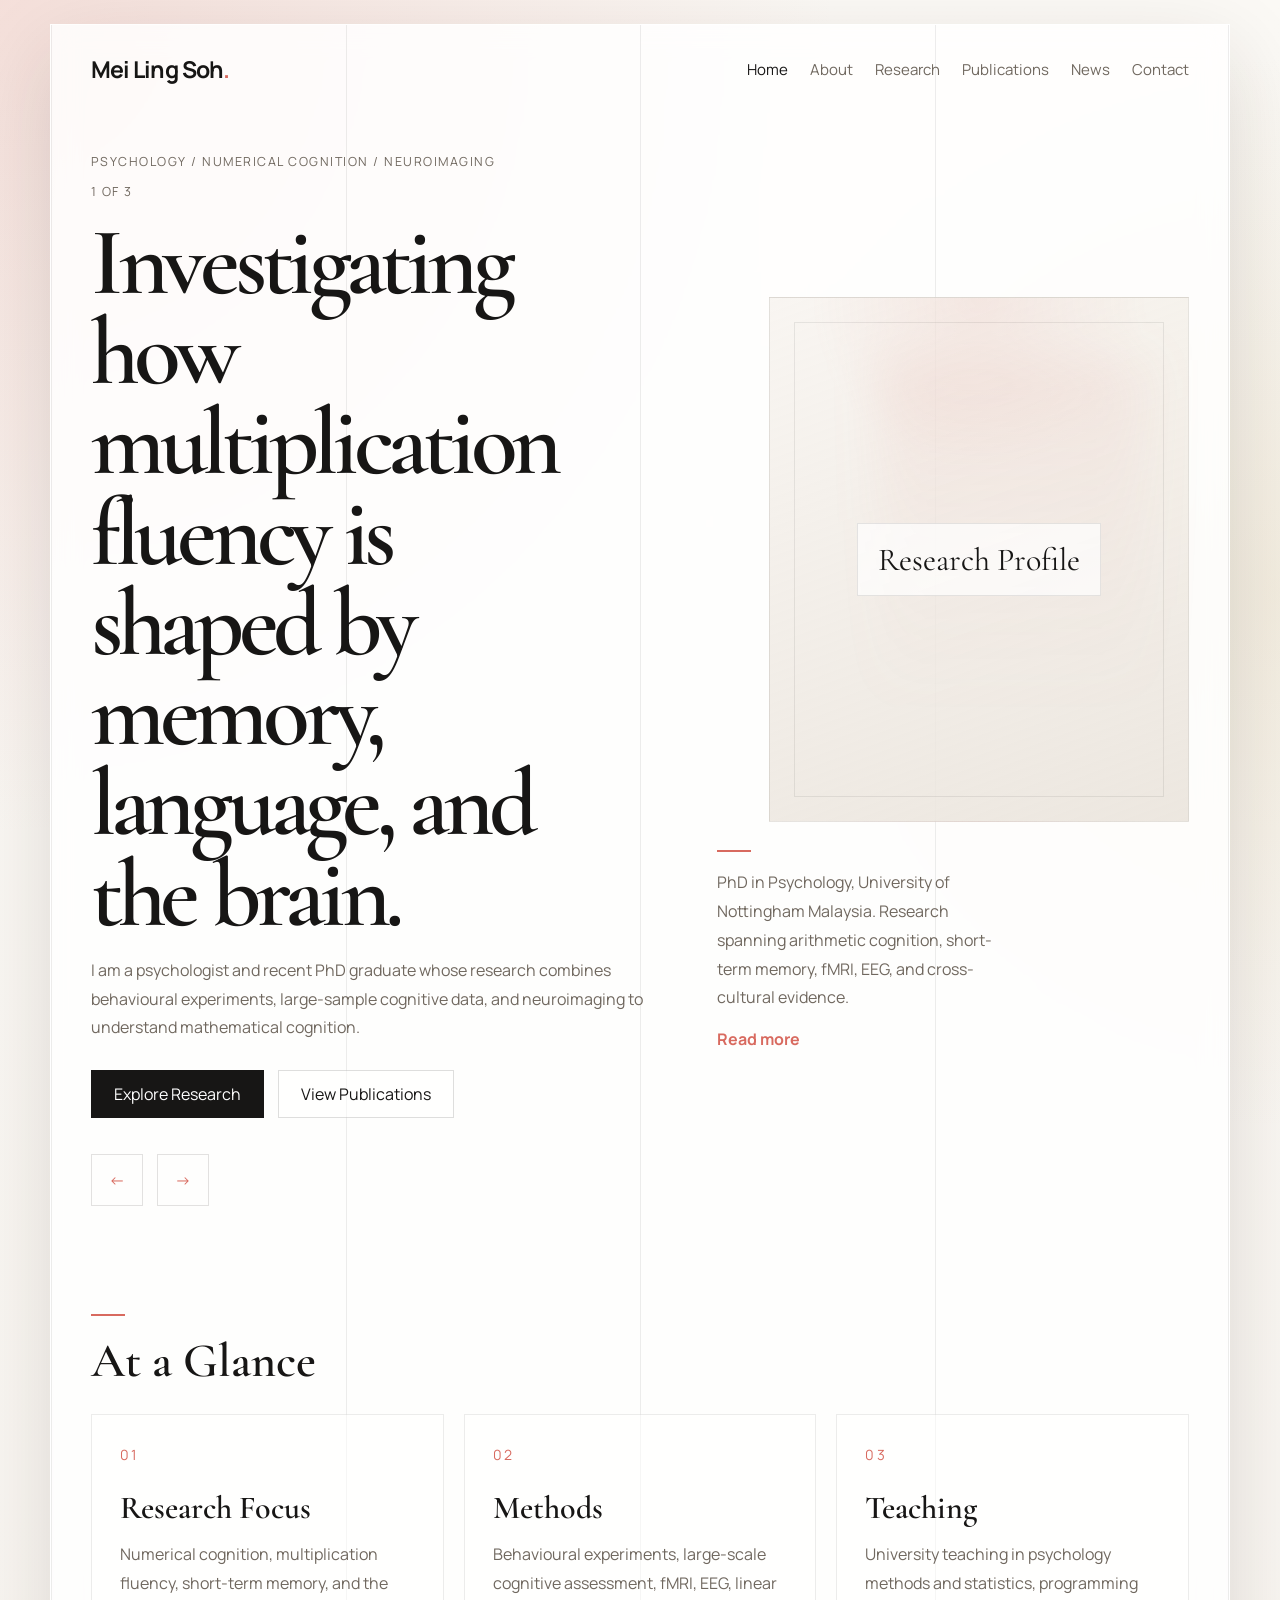
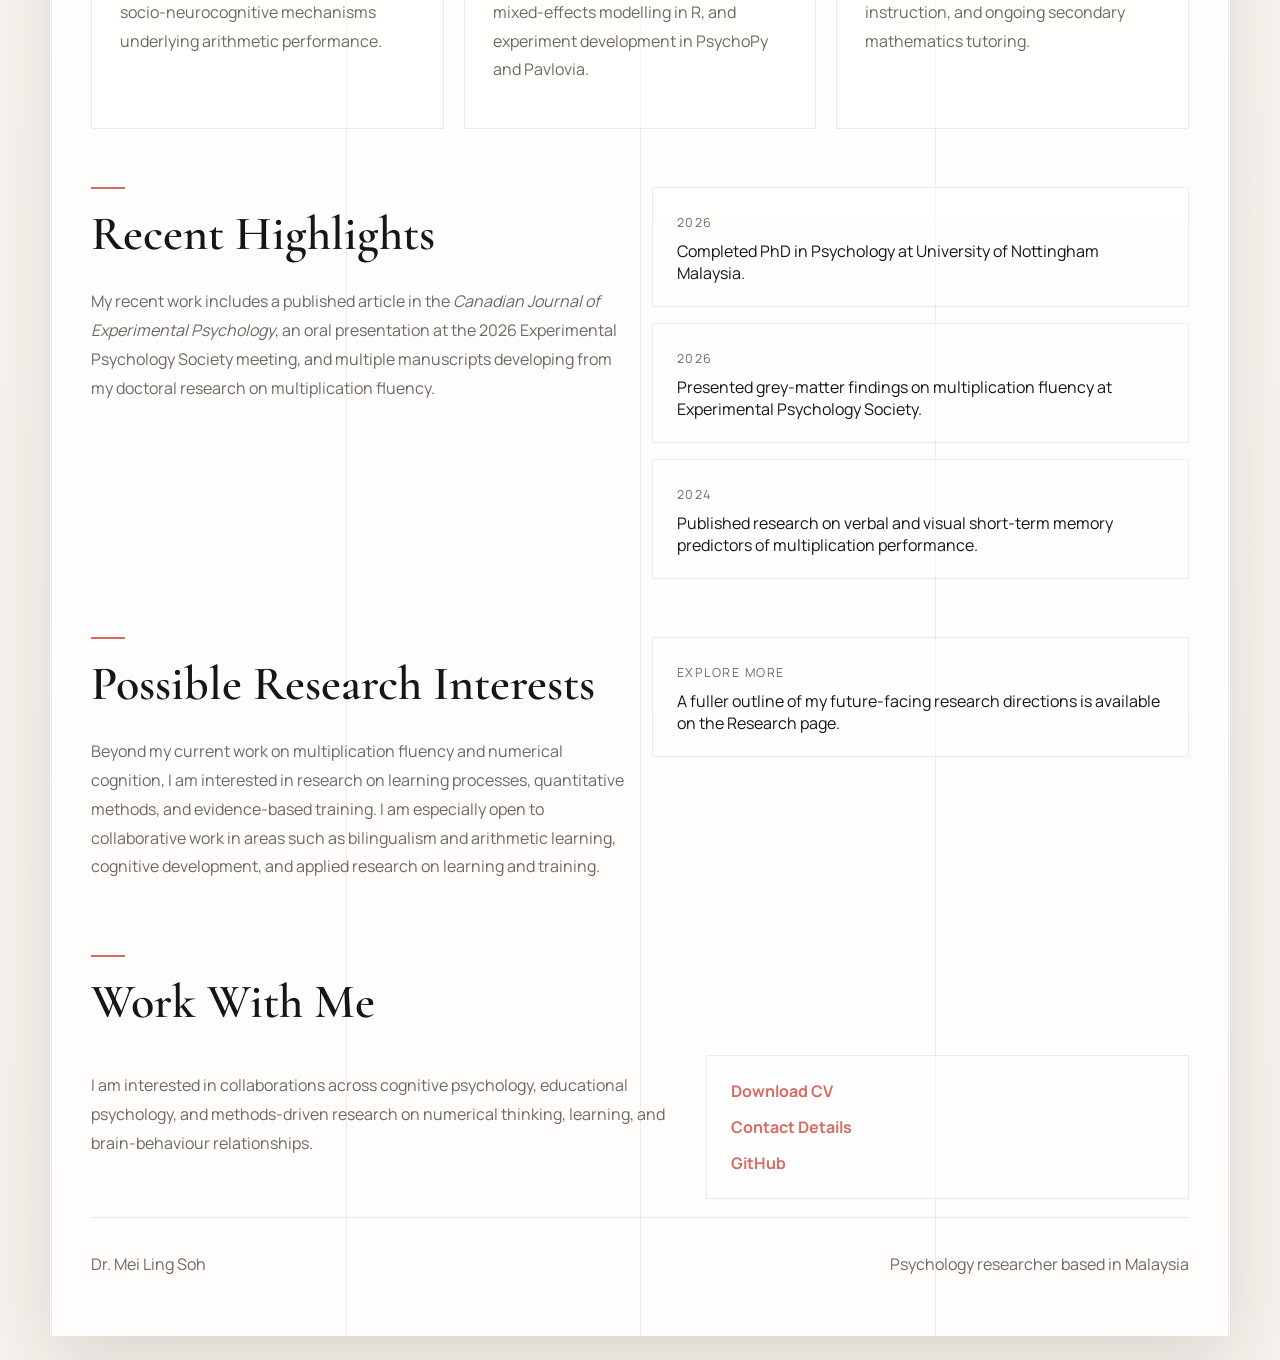
==== index.html @ 1382b066 "first commit" ====
<!DOCTYPE html>
<html lang="en">
  <head>
    <meta charset="UTF-8" />
    <meta name="viewport" content="width=device-width, initial-scale=1.0" />
    <title>Dr. Mei Ling Soh | Researcher</title>
    <meta
      name="description"
      content="Academic website for Dr. Mei Ling Soh, psychologist and researcher in numerical cognition, memory, and neurocognitive mechanisms of multiplication fluency."
    />
    <link rel="preconnect" href="https://fonts.googleapis.com" />
    <link rel="preconnect" href="https://fonts.gstatic.com" crossorigin />
    <link
      href="https://fonts.googleapis.com/css2?family=Cormorant+Garamond:wght@400;500;600;700&family=Manrope:wght@400;500;600;700&display=swap"
      rel="stylesheet"
    />
    <link rel="stylesheet" href="styles.css" />
  </head>
  <body>
    <div class="page-shell">
      <div class="grid-lines" aria-hidden="true">
        <span></span>
        <span></span>
        <span></span>
        <span></span>
      </div>

      <header class="site-header">
        <a class="brand" href="index.html">Mei Ling Soh</a>
        <button
          class="menu-toggle"
          type="button"
          aria-expanded="false"
          aria-controls="site-nav"
          aria-label="Open navigation"
        >
          <span></span>
          <span></span>
          <span></span>
        </button>
        <nav class="site-nav" id="site-nav">
          <a href="index.html" aria-current="page">Home</a>
          <a href="about.html">About</a>
          <a href="research.html">Research</a>
          <a href="publications.html">Publications</a>
          <a href="news.html">News</a>
          <a href="contact.html">Contact</a>
        </nav>
      </header>

      <main>
        <section class="hero hero-home">
          <div class="hero-copy">
            <p class="eyebrow">Psychology / Numerical Cognition / Neuroimaging</p>
            <div class="slide-meta">
              <span id="slide-counter">1 of 3</span>
            </div>
            <h1 id="slide-title">Investigating how multiplication fluency is shaped by memory, language, and the brain.</h1>
            <p class="lead" id="slide-description">
              I am a psychologist and recent PhD graduate whose research combines behavioural experiments,
              large-sample cognitive data, and neuroimaging to understand mathematical cognition.
            </p>
            <div class="hero-actions">
              <a class="button primary" href="research.html">Explore Research</a>
              <a class="button secondary" href="publications.html">View Publications</a>
            </div>
            <div class="slider-controls">
              <button class="slider-button" id="prev-slide" type="button" aria-label="Previous highlight">
                &larr;
              </button>
              <button class="slider-button" id="next-slide" type="button" aria-label="Next highlight">
                &rarr;
              </button>
            </div>
          </div>

          <aside class="hero-card">
            <div class="portrait-frame">
              <div class="portrait-glow"></div>
              <div class="portrait-placeholder">
                <div class="portrait-badge">Research Profile</div>
              </div>
            </div>
            <div class="side-note">
              <div class="accent-line"></div>
              <p id="slide-side-note">
                PhD in Psychology, University of Nottingham Malaysia. Research spanning arithmetic cognition,
                short-term memory, fMRI, EEG, and cross-cultural evidence.
              </p>
              <a href="about.html">Read more</a>
            </div>
          </aside>
        </section>

        <section class="section">
          <div class="section-heading">
            <div class="accent-line"></div>
            <h2>At a Glance</h2>
          </div>
          <div class="card-grid">
            <article class="info-card">
              <span class="card-number">01</span>
              <h3>Research Focus</h3>
              <p>
                Numerical cognition, multiplication fluency, short-term memory, and the socio-neurocognitive
                mechanisms underlying arithmetic performance.
              </p>
            </article>
            <article class="info-card">
              <span class="card-number">02</span>
              <h3>Methods</h3>
              <p>
                Behavioural experiments, large-scale cognitive assessment, fMRI, EEG, linear mixed-effects
                modelling in R, and experiment development in PsychoPy and Pavlovia.
              </p>
            </article>
            <article class="info-card">
              <span class="card-number">03</span>
              <h3>Teaching</h3>
              <p>
                University teaching in psychology methods and statistics, programming instruction, and ongoing
                secondary mathematics tutoring.
              </p>
            </article>
          </div>
        </section>

        <section class="section split-section">
          <div>
            <div class="section-heading">
              <div class="accent-line"></div>
              <h2>Recent Highlights</h2>
            </div>
            <p class="section-copy">
              My recent work includes a published article in the <em>Canadian Journal of Experimental Psychology</em>,
              an oral presentation at the 2026 Experimental Psychology Society meeting, and multiple manuscripts
              developing from my doctoral research on multiplication fluency.
            </p>
          </div>
          <div class="mini-list">
            <div class="mini-item">
              <span>2026</span>
              <p>Completed PhD in Psychology at University of Nottingham Malaysia.</p>
            </div>
            <div class="mini-item">
              <span>2026</span>
              <p>Presented grey-matter findings on multiplication fluency at Experimental Psychology Society.</p>
            </div>
            <div class="mini-item">
              <span>2024</span>
              <p>Published research on verbal and visual short-term memory predictors of multiplication performance.</p>
            </div>
          </div>
        </section>

        <section class="section split-section">
          <div>
            <div class="section-heading">
              <div class="accent-line"></div>
              <h2>Possible Research Interests</h2>
            </div>
            <p class="section-copy">
              Beyond my current work on multiplication fluency and numerical cognition, I am interested in research
              on learning processes, quantitative methods, and evidence-based training. I am especially open to
              collaborative work in areas such as bilingualism and arithmetic learning, cognitive development,
              and applied research on learning and training.
            </p>
          </div>
          <div class="mini-list">
            <div class="mini-item">
              <span>Explore More</span>
              <p>
                A fuller outline of my future-facing research directions is available on the
                <a href="research.html">Research page</a>.
              </p>
            </div>
          </div>
        </section>

        <section class="section contact-section">
          <div class="section-heading">
            <div class="accent-line"></div>
            <h2>Work With Me</h2>
          </div>
          <div class="contact-grid">
            <p>
              I am interested in collaborations across cognitive psychology, educational psychology, and methods-driven
              research on numerical thinking, learning, and brain-behaviour relationships.
            </p>
            <div class="contact-links">
              <a href="about.html">Download CV</a>
              <a href="contact.html">Contact Details</a>
              <a href="https://github.com/sohmeiling" target="_blank" rel="noreferrer">GitHub</a>
            </div>
          </div>
        </section>
      </main>

      <footer class="site-footer">
        <p>Dr. Mei Ling Soh</p>
        <p>Psychology researcher based in Malaysia</p>
      </footer>
    </div>

    <script src="script.js"></script>
  </body>
</html>
---- styles.css ----
:root {
  --bg: #f7f3ee;
  --panel: rgba(255, 255, 255, 0.82);
  --line: rgba(34, 34, 34, 0.08);
  --text: #171615;
  --muted: #70685f;
  --accent: #d86a5f;
  --shadow: 0 28px 80px rgba(44, 31, 20, 0.14);
}

* {
  box-sizing: border-box;
}

html {
  scroll-behavior: smooth;
}

body {
  margin: 0;
  min-height: 100vh;
  font-family: "Manrope", sans-serif;
  color: var(--text);
  background:
    radial-gradient(circle at top left, rgba(216, 106, 95, 0.18), transparent 26%),
    radial-gradient(circle at right 20%, rgba(205, 180, 120, 0.16), transparent 20%),
    linear-gradient(180deg, #fbf9f5 0%, var(--bg) 100%);
}

@keyframes rise-in {
  from {
    opacity: 0;
    transform: translateY(24px);
  }

  to {
    opacity: 1;
    transform: translateY(0);
  }
}

a {
  color: inherit;
  text-decoration: none;
}

button {
  font: inherit;
}

.page-shell {
  position: relative;
  width: min(1180px, calc(100% - 32px));
  margin: 24px auto;
  padding: 0 40px 56px;
  background: var(--panel);
  backdrop-filter: blur(14px);
  border: 1px solid rgba(255, 255, 255, 0.7);
  box-shadow: var(--shadow);
  overflow: clip;
}

.grid-lines {
  position: absolute;
  inset: 0;
  display: grid;
  grid-template-columns: repeat(4, 1fr);
  pointer-events: none;
}

.grid-lines span {
  border-left: 1px solid var(--line);
}

.grid-lines span:last-child {
  border-right: 1px solid var(--line);
}

.site-header {
  position: relative;
  z-index: 2;
  display: flex;
  align-items: center;
  justify-content: space-between;
  gap: 24px;
  padding: 28px 0 20px;
  animation: rise-in 700ms ease both;
}

.brand {
  font-size: 1.45rem;
  font-weight: 700;
  letter-spacing: -0.04em;
}

.brand::after {
  content: ".";
  color: var(--accent);
}

.site-nav {
  display: flex;
  gap: 22px;
  align-items: center;
}

.site-nav a {
  color: var(--muted);
  font-size: 0.94rem;
}

.site-nav a[aria-current="page"],
.site-nav a:hover,
.site-nav a:focus-visible {
  color: var(--text);
}

.menu-toggle {
  display: none;
  flex-direction: column;
  gap: 4px;
  width: 44px;
  height: 44px;
  padding: 0;
  border: 0;
  background: transparent;
  cursor: pointer;
}

.menu-toggle span {
  display: block;
  width: 20px;
  height: 2px;
  margin: 0 auto;
  background: var(--text);
}

.hero,
.page-hero,
.section,
.site-footer {
  position: relative;
  z-index: 1;
  animation: rise-in 900ms ease both;
}

.hero {
  display: grid;
  grid-template-columns: 1.1fr 0.9fr;
  gap: 48px;
  align-items: center;
  padding: 36px 0 68px;
}

.page-hero {
  max-width: 860px;
  padding: 46px 0 48px;
}

.eyebrow,
.slide-meta,
.publication-year,
.mini-item span,
.timeline-item span {
  color: var(--muted);
  text-transform: uppercase;
  letter-spacing: 0.12em;
  font-size: 0.78rem;
}

.hero h1,
.page-hero h1 {
  margin: 18px 0 12px;
  font-family: "Cormorant Garamond", serif;
  font-size: clamp(3.5rem, 8vw, 6rem);
  line-height: 0.94;
  letter-spacing: -0.055em;
  font-weight: 600;
}

.hero h1 {
  max-width: 11ch;
}

.page-hero h1 {
  max-width: 14ch;
}

.lead,
.section-copy,
.intro-grid p,
.info-card p,
.publication-item p,
.contact-grid p,
.side-note p,
.site-footer p,
.timeline-item p {
  color: var(--muted);
  line-height: 1.8;
  font-size: 1rem;
}

.hero-actions,
.slider-controls {
  display: flex;
  gap: 14px;
  align-items: center;
}

.hero-actions {
  margin-top: 28px;
  flex-wrap: wrap;
}

.button {
  display: inline-flex;
  align-items: center;
  justify-content: center;
  min-height: 48px;
  padding: 0 22px;
  border: 1px solid transparent;
  transition: transform 180ms ease, border-color 180ms ease, background-color 180ms ease;
}

.button:hover,
.button:focus-visible,
.slider-button:hover,
.slider-button:focus-visible {
  transform: translateY(-1px);
}

.button.primary {
  background: var(--text);
  color: #fff;
}

.button.secondary {
  border-color: rgba(23, 22, 21, 0.14);
  background: rgba(255, 255, 255, 0.5);
}

.slider-controls {
  margin-top: 36px;
}

.slider-button {
  width: 52px;
  height: 52px;
  border: 1px solid rgba(23, 22, 21, 0.12);
  background: transparent;
  color: var(--accent);
  cursor: pointer;
}

.hero-card {
  display: grid;
  gap: 28px;
  align-items: end;
}

.portrait-frame {
  position: relative;
  width: min(100%, 420px);
  aspect-ratio: 4 / 5;
  margin-left: auto;
}

.portrait-glow {
  position: absolute;
  inset: 12% 10% auto auto;
  width: 64%;
  height: 64%;
  background: linear-gradient(180deg, rgba(216, 106, 95, 0.28), rgba(216, 106, 95, 0.03));
  filter: blur(24px);
}

.portrait-placeholder {
  position: absolute;
  inset: 0;
  display: grid;
  place-items: center;
  background:
    linear-gradient(160deg, rgba(245, 240, 234, 0.65), rgba(235, 229, 221, 0.92)),
    radial-gradient(circle at top, rgba(216, 106, 95, 0.28), transparent 30%);
  border: 1px solid rgba(23, 22, 21, 0.08);
}

.portrait-placeholder::before {
  content: "";
  position: absolute;
  inset: 24px;
  border: 1px solid rgba(23, 22, 21, 0.08);
}

.portrait-badge {
  position: relative;
  z-index: 1;
  padding: 16px 20px;
  border: 1px solid rgba(23, 22, 21, 0.1);
  background: rgba(255, 255, 255, 0.7);
  font-family: "Cormorant Garamond", serif;
  font-size: 2rem;
}

.side-note {
  max-width: 280px;
}

.accent-line {
  width: 34px;
  height: 2px;
  margin-bottom: 16px;
  background: var(--accent);
}

.side-note a,
.contact-links a,
.publication-item a,
.site-footer a {
  color: var(--accent);
  font-weight: 700;
}

.section {
  padding: 40px 0 18px;
}

.section-heading {
  margin-bottom: 24px;
}

.section-heading h2 {
  margin: 0;
  font-family: "Cormorant Garamond", serif;
  font-weight: 600;
  font-size: clamp(2rem, 4vw, 3rem);
}

.intro-grid,
.split-section,
.contact-grid,
.card-grid {
  display: grid;
  gap: 24px;
}

.intro-grid {
  grid-template-columns: repeat(2, minmax(0, 1fr));
}

.split-section {
  grid-template-columns: repeat(2, minmax(0, 1fr));
  align-items: start;
}

.contact-grid {
  grid-template-columns: 1.1fr 0.9fr;
  align-items: start;
}

.card-grid {
  grid-template-columns: repeat(3, minmax(0, 1fr));
  gap: 20px;
}

.info-card,
.publication-item,
.mini-item,
.contact-links,
.timeline-item {
  background: rgba(255, 255, 255, 0.5);
  border: 1px solid rgba(23, 22, 21, 0.08);
}

.info-card {
  min-height: 240px;
  padding: 28px;
}

.card-number {
  display: inline-block;
  margin-bottom: 28px;
  color: var(--accent);
  font-size: 0.88rem;
  letter-spacing: 0.16em;
}

.info-card h3,
.publication-item h3 {
  margin: 0 0 8px;
  font-family: "Cormorant Garamond", serif;
  font-size: 2rem;
  font-weight: 600;
  line-height: 1;
}

.publication-list,
.mini-list,
.timeline {
  display: grid;
  gap: 16px;
}

.publication-item {
  display: grid;
  grid-template-columns: 110px minmax(0, 1fr);
  gap: 18px;
  padding: 26px 28px;
}

.mini-item,
.timeline-item {
  padding: 22px 24px;
}

.mini-item p,
.timeline-item p {
  margin: 8px 0 0;
}

.contact-links {
  display: grid;
  gap: 14px;
  padding: 24px;
}

.site-footer {
  display: flex;
  justify-content: space-between;
  gap: 20px;
  padding-top: 32px;
  border-top: 1px solid rgba(23, 22, 21, 0.08);
}

.site-footer p {
  margin: 0;
}

@media (max-width: 980px) {
  .page-shell {
    padding: 0 24px 40px;
  }

  .hero,
  .split-section,
  .contact-grid,
  .intro-grid,
  .card-grid {
    grid-template-columns: 1fr;
  }

  .hero h1,
  .page-hero h1 {
    max-width: 14ch;
  }

  .portrait-frame {
    margin-left: 0;
  }
}

@media (max-width: 760px) {
  .grid-lines {
    grid-template-columns: repeat(2, 1fr);
  }

  .menu-toggle {
    display: flex;
  }

  .site-nav {
    position: absolute;
    top: calc(100% + 8px);
    right: 0;
    display: none;
    flex-direction: column;
    align-items: flex-start;
    min-width: 190px;
    padding: 18px;
    background: rgba(255, 255, 255, 0.94);
    border: 1px solid rgba(23, 22, 21, 0.08);
    box-shadow: 0 18px 40px rgba(27, 21, 17, 0.08);
  }

  .site-nav.is-open {
    display: flex;
  }

  .hero,
  .page-hero {
    padding-top: 16px;
  }

  .hero h1,
  .page-hero h1 {
    font-size: clamp(3rem, 16vw, 4.6rem);
  }

  .slider-controls,
  .site-footer {
    flex-wrap: wrap;
  }

  .publication-item {
    grid-template-columns: 1fr;
  }
}

@media (prefers-reduced-motion: reduce) {
  html {
    scroll-behavior: auto;
  }

  *,
  *::before,
  *::after {
    animation: none !important;
    transition: none !important;
  }
}
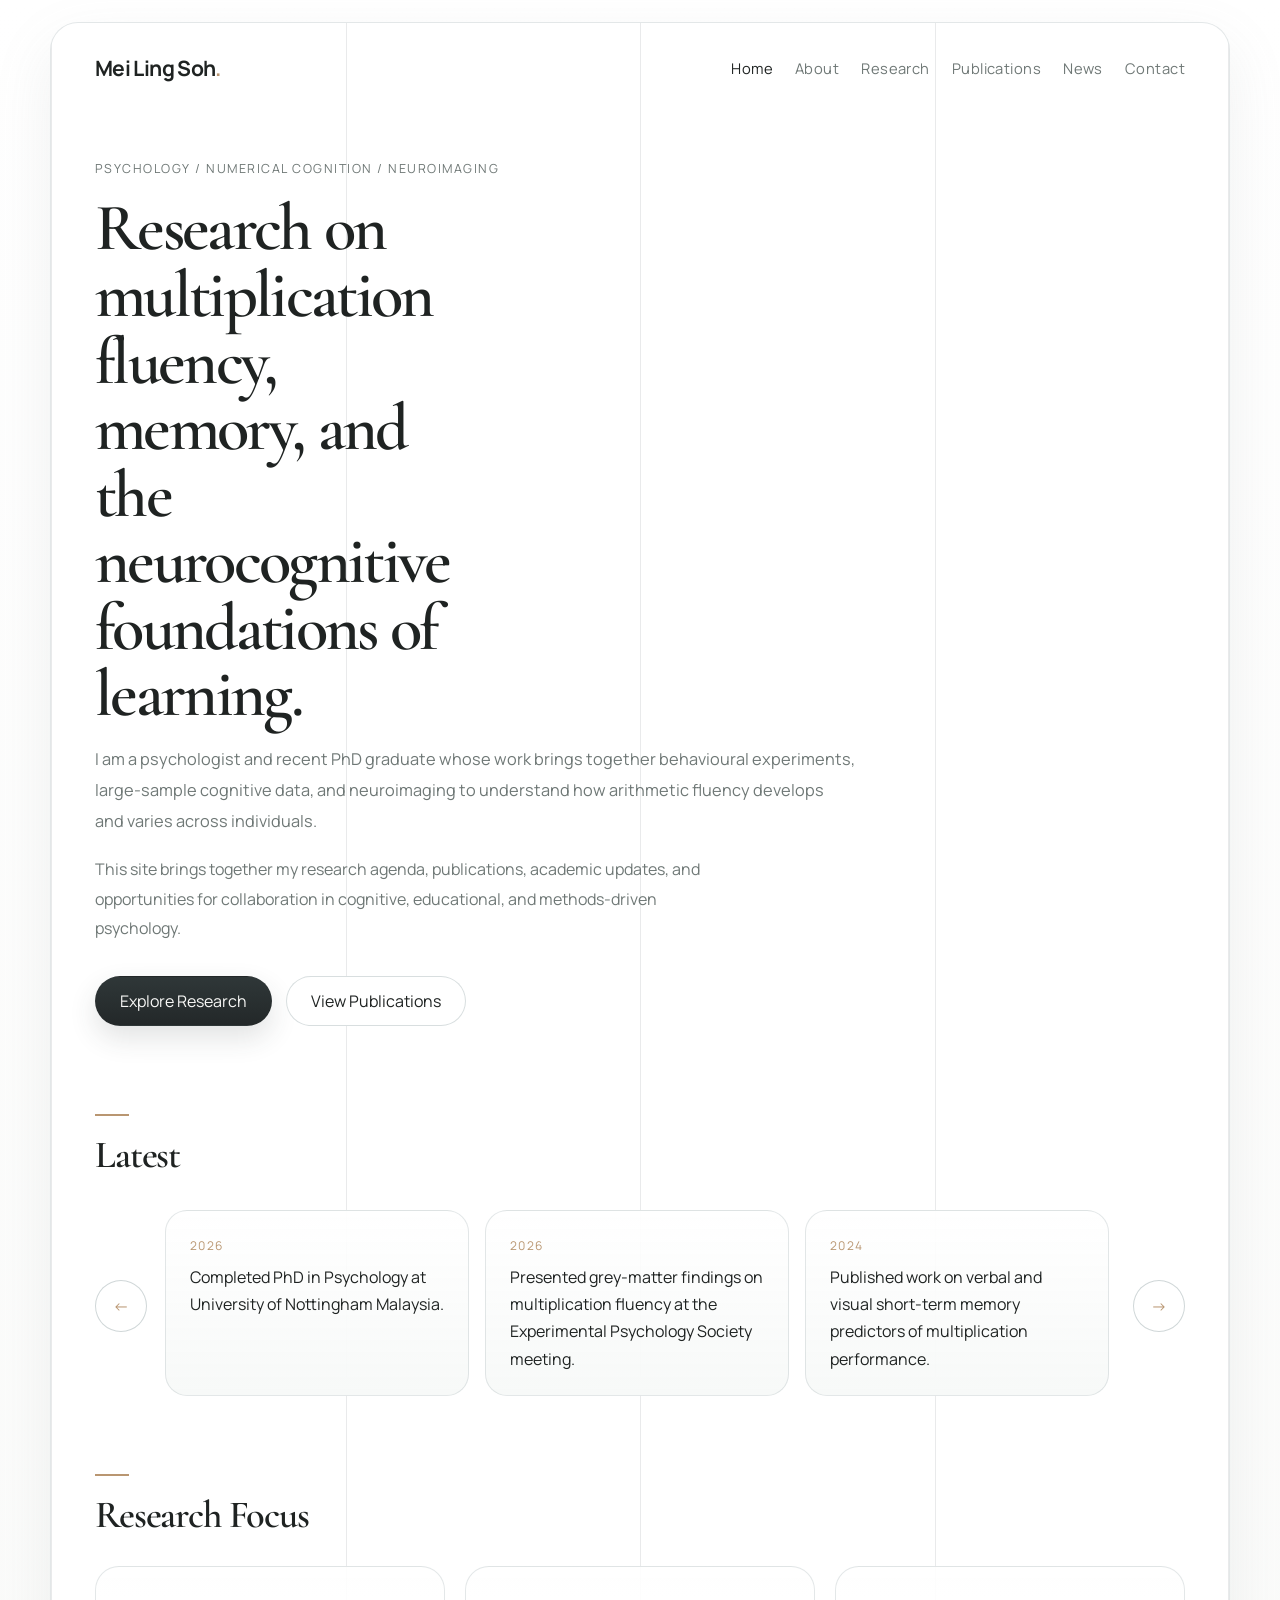
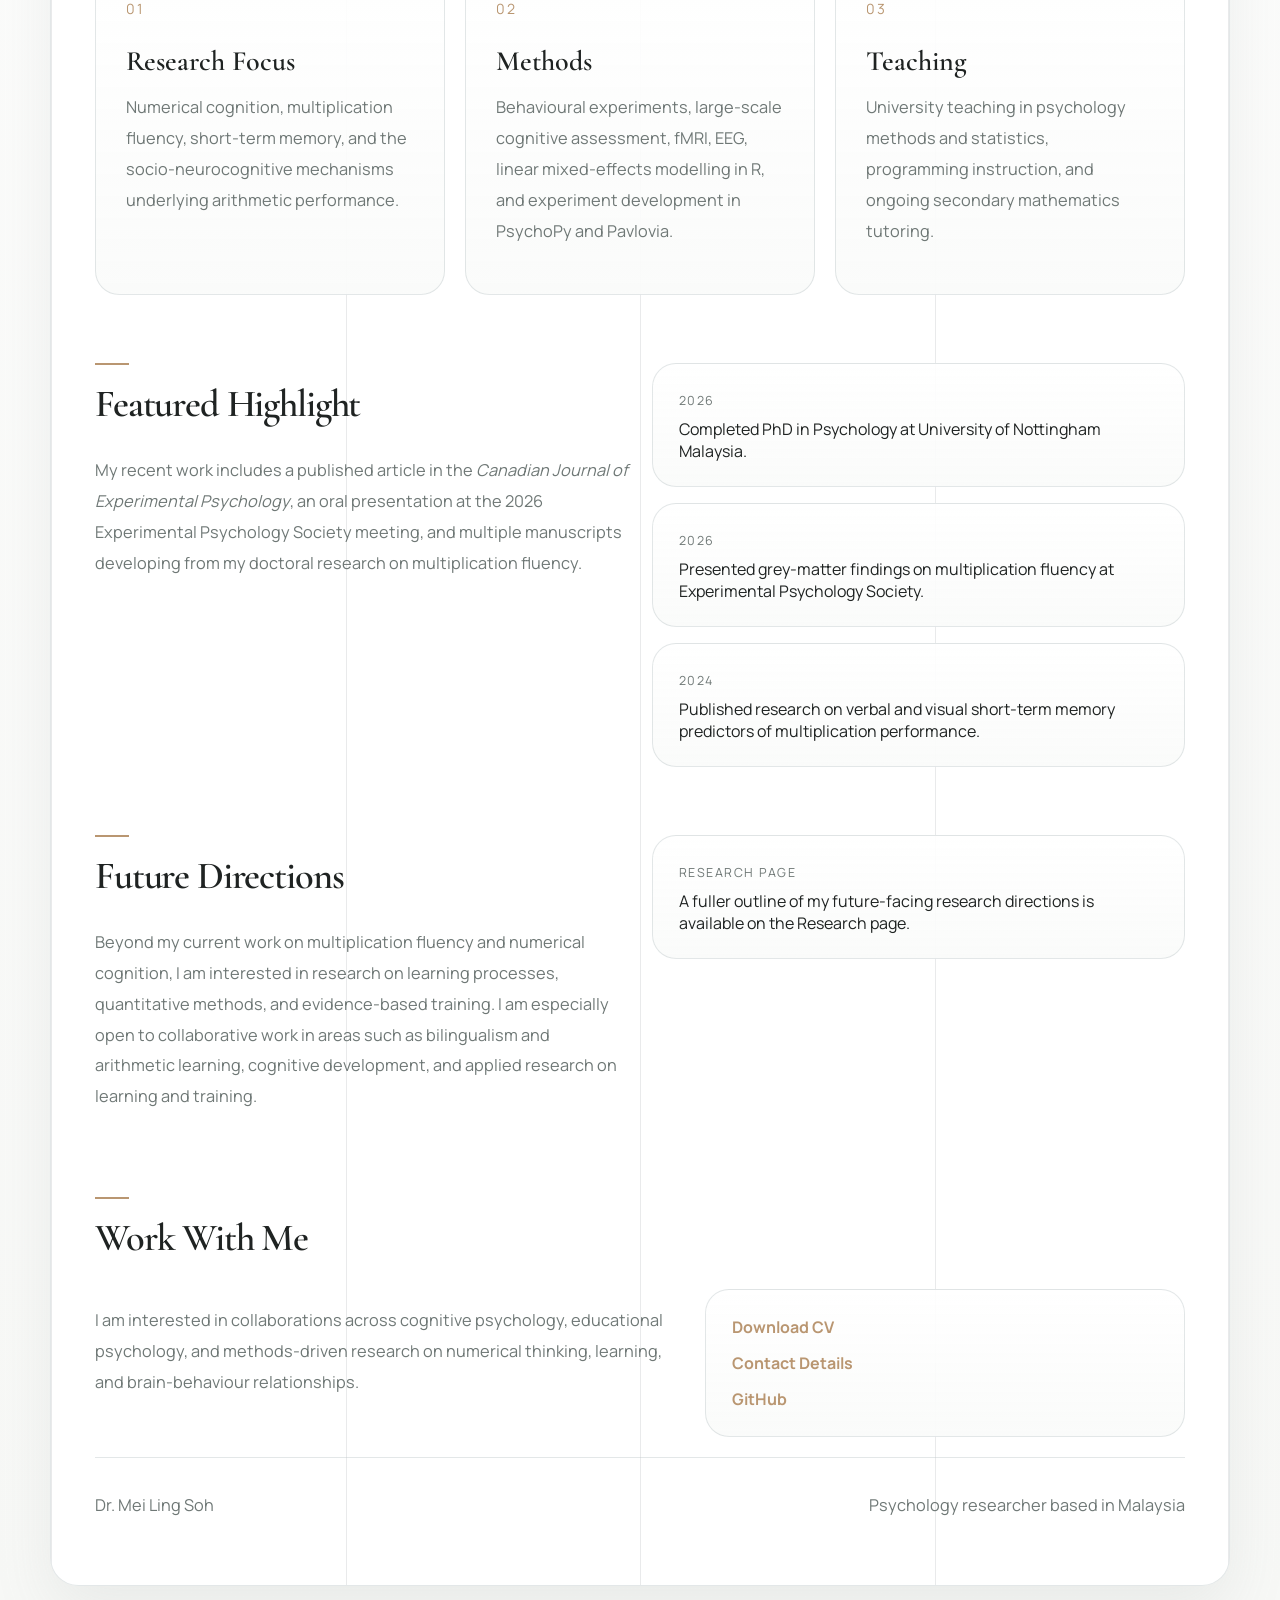
==== commit 8eca30e8: "updated homepage" ====
--- a/index.html
+++ b/index.html
@@ -49,53 +49,59 @@
       </header>
 
       <main>
-        <section class="hero hero-home">
-          <div class="hero-copy">
+        <section class="hero hero-home hero-single">
+          <div class="hero-copy hero-copy-single">
             <p class="eyebrow">Psychology / Numerical Cognition / Neuroimaging</p>
-            <div class="slide-meta">
-              <span id="slide-counter">1 of 3</span>
-            </div>
-            <h1 id="slide-title">Investigating how multiplication fluency is shaped by memory, language, and the brain.</h1>
-            <p class="lead" id="slide-description">
-              I am a psychologist and recent PhD graduate whose research combines behavioural experiments,
-              large-sample cognitive data, and neuroimaging to understand mathematical cognition.
+            <h1>Research on multiplication fluency, memory, and the neurocognitive foundations of learning.</h1>
+            <p class="lead">
+              I am a psychologist and recent PhD graduate whose work brings together behavioural experiments,
+              large-sample cognitive data, and neuroimaging to understand how arithmetic fluency develops and varies
+              across individuals.
+            </p>
+            <p class="hero-supporting-copy">
+              This site brings together my research agenda, publications, academic updates, and opportunities for
+              collaboration in cognitive, educational, and methods-driven psychology.
             </p>
             <div class="hero-actions">
               <a class="button primary" href="research.html">Explore Research</a>
               <a class="button secondary" href="publications.html">View Publications</a>
             </div>
-            <div class="slider-controls">
-              <button class="slider-button" id="prev-slide" type="button" aria-label="Previous highlight">
-                &larr;
-              </button>
-              <button class="slider-button" id="next-slide" type="button" aria-label="Next highlight">
-                &rarr;
-              </button>
-            </div>
-          </div>
-
-          <aside class="hero-card">
-            <div class="portrait-frame">
-              <div class="portrait-glow"></div>
-              <div class="portrait-placeholder">
-                <div class="portrait-badge">Research Profile</div>
-              </div>
-            </div>
-            <div class="side-note">
-              <div class="accent-line"></div>
-              <p id="slide-side-note">
-                PhD in Psychology, University of Nottingham Malaysia. Research spanning arithmetic cognition,
-                short-term memory, fMRI, EEG, and cross-cultural evidence.
-              </p>
-              <a href="about.html">Read more</a>
-            </div>
-          </aside>
+          </div>
+        </section>
+
+        <section class="updates-banner section">
+          <div class="section-heading banner-heading">
+            <div class="accent-line"></div>
+            <h2>Latest</h2>
+          </div>
+          <div class="updates-shell">
+            <button class="slider-button updates-button" id="updates-prev" type="button" aria-label="Scroll updates left">
+              &larr;
+            </button>
+            <div class="updates-track" id="updates-track" tabindex="0" aria-label="Latest academic updates">
+              <article class="update-chip">
+                <span>2026</span>
+                <p>Completed PhD in Psychology at University of Nottingham Malaysia.</p>
+              </article>
+              <article class="update-chip">
+                <span>2026</span>
+                <p>Presented grey-matter findings on multiplication fluency at the Experimental Psychology Society meeting.</p>
+              </article>
+              <article class="update-chip">
+                <span>2024</span>
+                <p>Published work on verbal and visual short-term memory predictors of multiplication performance.</p>
+              </article>
+            </div>
+            <button class="slider-button updates-button" id="updates-next" type="button" aria-label="Scroll updates right">
+              &rarr;
+            </button>
+          </div>
         </section>
 
         <section class="section">
           <div class="section-heading">
             <div class="accent-line"></div>
-            <h2>At a Glance</h2>
+            <h2>Research Focus</h2>
           </div>
           <div class="card-grid">
             <article class="info-card">
@@ -129,7 +135,7 @@
           <div>
             <div class="section-heading">
               <div class="accent-line"></div>
-              <h2>Recent Highlights</h2>
+              <h2>Featured Highlight</h2>
             </div>
             <p class="section-copy">
               My recent work includes a published article in the <em>Canadian Journal of Experimental Psychology</em>,
@@ -157,7 +163,7 @@
           <div>
             <div class="section-heading">
               <div class="accent-line"></div>
-              <h2>Possible Research Interests</h2>
+              <h2>Future Directions</h2>
             </div>
             <p class="section-copy">
               Beyond my current work on multiplication fluency and numerical cognition, I am interested in research
@@ -168,7 +174,7 @@
           </div>
           <div class="mini-list">
             <div class="mini-item">
-              <span>Explore More</span>
+              <span>Research Page</span>
               <p>
                 A fuller outline of my future-facing research directions is available on the
                 <a href="research.html">Research page</a>.
--- a/styles.css
+++ b/styles.css
@@ -1,11 +1,14 @@
 :root {
-  --bg: #f7f3ee;
-  --panel: rgba(255, 255, 255, 0.82);
-  --line: rgba(34, 34, 34, 0.08);
-  --text: #171615;
-  --muted: #70685f;
-  --accent: #d86a5f;
-  --shadow: 0 28px 80px rgba(44, 31, 20, 0.14);
+  --bg: #f7f8f6;
+  --panel: rgba(255, 255, 255, 0.94);
+  --panel-strong: rgba(255, 255, 255, 0.98);
+  --line: rgba(77, 86, 89, 0.12);
+  --text: #1f2322;
+  --muted: #6f7876;
+  --accent: #b99671;
+  --accent-soft: #dde5e1;
+  --steel: #bcc6c8;
+  --shadow: 0 24px 60px rgba(128, 138, 142, 0.12);
 }
 
 * {
@@ -22,9 +25,7 @@
   font-family: "Manrope", sans-serif;
   color: var(--text);
   background:
-    radial-gradient(circle at top left, rgba(216, 106, 95, 0.18), transparent 26%),
-    radial-gradient(circle at right 20%, rgba(205, 180, 120, 0.16), transparent 20%),
-    linear-gradient(180deg, #fbf9f5 0%, var(--bg) 100%);
+    linear-gradient(180deg, #ffffff 0%, var(--bg) 100%);
 }
 
 @keyframes rise-in {
@@ -51,11 +52,12 @@
 .page-shell {
   position: relative;
   width: min(1180px, calc(100% - 32px));
-  margin: 24px auto;
-  padding: 0 40px 56px;
+  margin: 22px auto;
+  padding: 0 44px 64px;
   background: var(--panel);
-  backdrop-filter: blur(14px);
-  border: 1px solid rgba(255, 255, 255, 0.7);
+  backdrop-filter: blur(10px);
+  border: 1px solid rgba(188, 198, 200, 0.42);
+  border-radius: 28px;
   box-shadow: var(--shadow);
   overflow: clip;
 }
@@ -83,14 +85,14 @@
   align-items: center;
   justify-content: space-between;
   gap: 24px;
-  padding: 28px 0 20px;
+  padding: 30px 0 22px;
   animation: rise-in 700ms ease both;
 }
 
 .brand {
-  font-size: 1.45rem;
+  font-size: 1.32rem;
   font-weight: 700;
-  letter-spacing: -0.04em;
+  letter-spacing: -0.03em;
 }
 
 .brand::after {
@@ -106,7 +108,8 @@
 
 .site-nav a {
   color: var(--muted);
-  font-size: 0.94rem;
+  font-size: 0.92rem;
+  letter-spacing: 0.03em;
 }
 
 .site-nav a[aria-current="page"],
@@ -149,12 +152,22 @@
   grid-template-columns: 1.1fr 0.9fr;
   gap: 48px;
   align-items: center;
-  padding: 36px 0 68px;
+  padding: 44px 0 84px;
+}
+
+.hero-single {
+  grid-template-columns: 1fr;
+  gap: 0;
+  padding-bottom: 40px;
 }
 
 .page-hero {
   max-width: 860px;
-  padding: 46px 0 48px;
+  padding: 52px 0 56px;
+}
+
+.hero-copy-single {
+  max-width: 760px;
 }
 
 .eyebrow,
@@ -170,11 +183,11 @@
 
 .hero h1,
 .page-hero h1 {
-  margin: 18px 0 12px;
+  margin: 18px 0 16px;
   font-family: "Cormorant Garamond", serif;
-  font-size: clamp(3.5rem, 8vw, 6rem);
-  line-height: 0.94;
-  letter-spacing: -0.055em;
+  font-size: clamp(2.7rem, 5.2vw, 4.4rem);
+  line-height: 1;
+  letter-spacing: -0.04em;
   font-weight: 600;
 }
 
@@ -184,6 +197,10 @@
 
 .page-hero h1 {
   max-width: 14ch;
+}
+
+.hero-copy-single h1 {
+  max-width: 12ch;
 }
 
 .lead,
@@ -196,8 +213,8 @@
 .site-footer p,
 .timeline-item p {
   color: var(--muted);
-  line-height: 1.8;
-  font-size: 1rem;
+  line-height: 1.9;
+  font-size: 1.02rem;
 }
 
 .hero-actions,
@@ -207,8 +224,15 @@
   align-items: center;
 }
 
+.hero-supporting-copy {
+  max-width: 62ch;
+  margin: 18px 0 0;
+  color: var(--muted);
+  line-height: 1.85;
+}
+
 .hero-actions {
-  margin-top: 28px;
+  margin-top: 32px;
   flex-wrap: wrap;
 }
 
@@ -216,10 +240,11 @@
   display: inline-flex;
   align-items: center;
   justify-content: center;
-  min-height: 48px;
-  padding: 0 22px;
+  min-height: 50px;
+  padding: 0 24px;
   border: 1px solid transparent;
-  transition: transform 180ms ease, border-color 180ms ease, background-color 180ms ease;
+  border-radius: 999px;
+  transition: transform 180ms ease, border-color 180ms ease, background-color 180ms ease, color 180ms ease, box-shadow 180ms ease;
 }
 
 .button:hover,
@@ -230,13 +255,20 @@
 }
 
 .button.primary {
-  background: var(--text);
-  color: #fff;
+  background: linear-gradient(180deg, #2f3738 0%, #232829 100%);
+  color: #f8f8f6;
+  box-shadow: 0 12px 28px rgba(47, 55, 56, 0.14);
 }
 
 .button.secondary {
-  border-color: rgba(23, 22, 21, 0.14);
-  background: rgba(255, 255, 255, 0.5);
+  border-color: rgba(188, 198, 200, 0.58);
+  background: var(--panel-strong);
+  color: var(--text);
+}
+
+.button.secondary:hover,
+.button.secondary:focus-visible {
+  background: var(--accent-soft);
 }
 
 .slider-controls {
@@ -246,8 +278,9 @@
 .slider-button {
   width: 52px;
   height: 52px;
-  border: 1px solid rgba(23, 22, 21, 0.12);
-  background: transparent;
+  border: 1px solid rgba(188, 198, 200, 0.7);
+  border-radius: 50%;
+  background: var(--panel-strong);
   color: var(--accent);
   cursor: pointer;
 }
@@ -270,8 +303,8 @@
   inset: 12% 10% auto auto;
   width: 64%;
   height: 64%;
-  background: linear-gradient(180deg, rgba(216, 106, 95, 0.28), rgba(216, 106, 95, 0.03));
-  filter: blur(24px);
+  background: linear-gradient(180deg, rgba(185, 150, 113, 0.18), rgba(188, 198, 200, 0.04));
+  filter: blur(28px);
 }
 
 .portrait-placeholder {
@@ -280,30 +313,91 @@
   display: grid;
   place-items: center;
   background:
-    linear-gradient(160deg, rgba(245, 240, 234, 0.65), rgba(235, 229, 221, 0.92)),
-    radial-gradient(circle at top, rgba(216, 106, 95, 0.28), transparent 30%);
-  border: 1px solid rgba(23, 22, 21, 0.08);
+    linear-gradient(160deg, rgba(255, 255, 255, 0.98), rgba(240, 243, 242, 0.96)),
+    radial-gradient(circle at top, rgba(221, 229, 225, 0.68), transparent 34%);
+  border: 1px solid rgba(188, 198, 200, 0.48);
+  border-radius: 28px;
 }
 
 .portrait-placeholder::before {
   content: "";
   position: absolute;
   inset: 24px;
-  border: 1px solid rgba(23, 22, 21, 0.08);
+  border: 1px solid rgba(188, 198, 200, 0.46);
+  border-radius: 20px;
 }
 
 .portrait-badge {
   position: relative;
   z-index: 1;
   padding: 16px 20px;
-  border: 1px solid rgba(23, 22, 21, 0.1);
-  background: rgba(255, 255, 255, 0.7);
+  border: 1px solid rgba(188, 198, 200, 0.5);
+  border-radius: 999px;
+  background: var(--panel-strong);
   font-family: "Cormorant Garamond", serif;
-  font-size: 2rem;
+  font-size: 1.7rem;
 }
 
 .side-note {
   max-width: 280px;
+}
+
+.updates-banner {
+  padding-top: 8px;
+}
+
+.banner-heading {
+  margin-bottom: 18px;
+}
+
+.updates-shell {
+  display: grid;
+  grid-template-columns: auto minmax(0, 1fr) auto;
+  gap: 16px;
+  align-items: center;
+}
+
+.updates-track {
+  display: grid;
+  grid-auto-flow: column;
+  grid-auto-columns: minmax(260px, 32%);
+  gap: 16px;
+  overflow-x: auto;
+  padding: 4px 2px 10px;
+  scroll-snap-type: x proximity;
+  scrollbar-width: none;
+}
+
+.updates-track::-webkit-scrollbar {
+  display: none;
+}
+
+.update-chip {
+  min-height: 120px;
+  padding: 22px 24px;
+  background: linear-gradient(180deg, rgba(255, 255, 255, 0.92), rgba(247, 249, 248, 0.98));
+  border: 1px solid rgba(188, 198, 200, 0.42);
+  border-radius: 22px;
+  scroll-snap-align: start;
+}
+
+.update-chip span {
+  display: inline-block;
+  margin-bottom: 10px;
+  color: var(--accent);
+  text-transform: uppercase;
+  letter-spacing: 0.12em;
+  font-size: 0.75rem;
+}
+
+.update-chip p {
+  margin: 0;
+  color: var(--text);
+  line-height: 1.7;
+}
+
+.updates-button {
+  flex-shrink: 0;
 }
 
 .accent-line {
@@ -322,18 +416,19 @@
 }
 
 .section {
-  padding: 40px 0 18px;
+  padding: 48px 0 20px;
 }
 
 .section-heading {
-  margin-bottom: 24px;
+  margin-bottom: 28px;
 }
 
 .section-heading h2 {
   margin: 0;
   font-family: "Cormorant Garamond", serif;
   font-weight: 600;
-  font-size: clamp(2rem, 4vw, 3rem);
+  font-size: clamp(1.8rem, 3vw, 2.6rem);
+  letter-spacing: -0.03em;
 }
 
 .intro-grid,
@@ -368,13 +463,14 @@
 .mini-item,
 .contact-links,
 .timeline-item {
-  background: rgba(255, 255, 255, 0.5);
-  border: 1px solid rgba(23, 22, 21, 0.08);
+  background: linear-gradient(180deg, rgba(255, 255, 255, 0.9), rgba(250, 251, 250, 0.96));
+  border: 1px solid rgba(188, 198, 200, 0.42);
+  border-radius: 24px;
 }
 
 .info-card {
   min-height: 240px;
-  padding: 28px;
+  padding: 30px;
 }
 
 .card-number {
@@ -387,11 +483,11 @@
 
 .info-card h3,
 .publication-item h3 {
-  margin: 0 0 8px;
+  margin: 0 0 10px;
   font-family: "Cormorant Garamond", serif;
-  font-size: 2rem;
+  font-size: 1.75rem;
   font-weight: 600;
-  line-height: 1;
+  line-height: 1.08;
 }
 
 .publication-list,
@@ -405,12 +501,12 @@
   display: grid;
   grid-template-columns: 110px minmax(0, 1fr);
   gap: 18px;
-  padding: 26px 28px;
+  padding: 28px 30px;
 }
 
 .mini-item,
 .timeline-item {
-  padding: 22px 24px;
+  padding: 24px 26px;
 }
 
 .mini-item p,
@@ -421,7 +517,7 @@
 .contact-links {
   display: grid;
   gap: 14px;
-  padding: 24px;
+  padding: 26px;
 }
 
 .site-footer {
@@ -429,7 +525,7 @@
   justify-content: space-between;
   gap: 20px;
   padding-top: 32px;
-  border-top: 1px solid rgba(23, 22, 21, 0.08);
+  border-top: 1px solid rgba(188, 198, 200, 0.42);
 }
 
 .site-footer p {
@@ -438,7 +534,7 @@
 
 @media (max-width: 980px) {
   .page-shell {
-    padding: 0 24px 40px;
+    padding: 0 24px 44px;
   }
 
   .hero,
@@ -447,6 +543,10 @@
   .intro-grid,
   .card-grid {
     grid-template-columns: 1fr;
+  }
+
+  .updates-track {
+    grid-auto-columns: minmax(280px, 70%);
   }
 
   .hero h1,
@@ -477,9 +577,10 @@
     align-items: flex-start;
     min-width: 190px;
     padding: 18px;
-    background: rgba(255, 255, 255, 0.94);
-    border: 1px solid rgba(23, 22, 21, 0.08);
-    box-shadow: 0 18px 40px rgba(27, 21, 17, 0.08);
+    background: var(--panel-strong);
+    border: 1px solid rgba(188, 198, 200, 0.5);
+    border-radius: 22px;
+    box-shadow: 0 18px 40px rgba(128, 138, 142, 0.12);
   }
 
   .site-nav.is-open {
@@ -491,9 +592,25 @@
     padding-top: 16px;
   }
 
+  .hero-single {
+    padding-bottom: 28px;
+  }
+
+  .updates-shell {
+    grid-template-columns: 1fr;
+  }
+
+  .updates-button {
+    display: none;
+  }
+
+  .updates-track {
+    grid-auto-columns: 88%;
+  }
+
   .hero h1,
   .page-hero h1 {
-    font-size: clamp(3rem, 16vw, 4.6rem);
+    font-size: clamp(2.5rem, 13vw, 3.5rem);
   }
 
   .slider-controls,
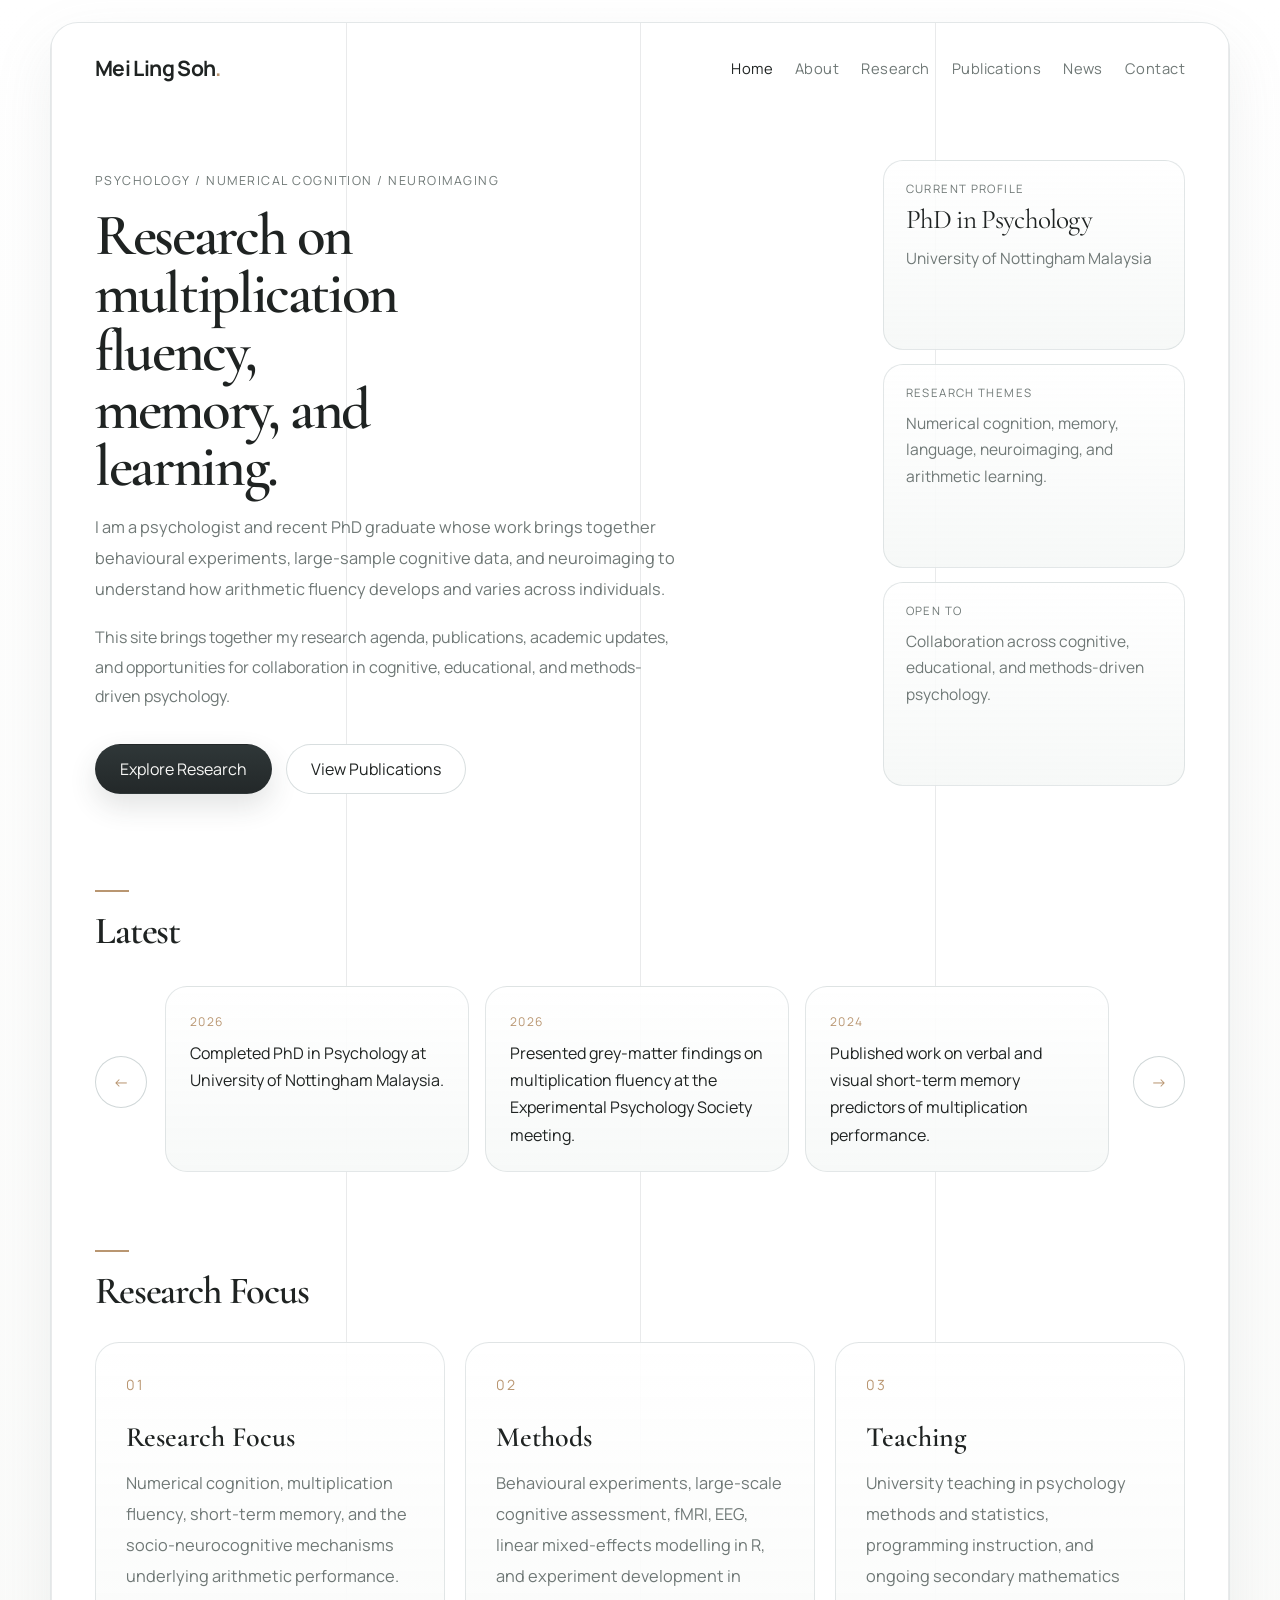
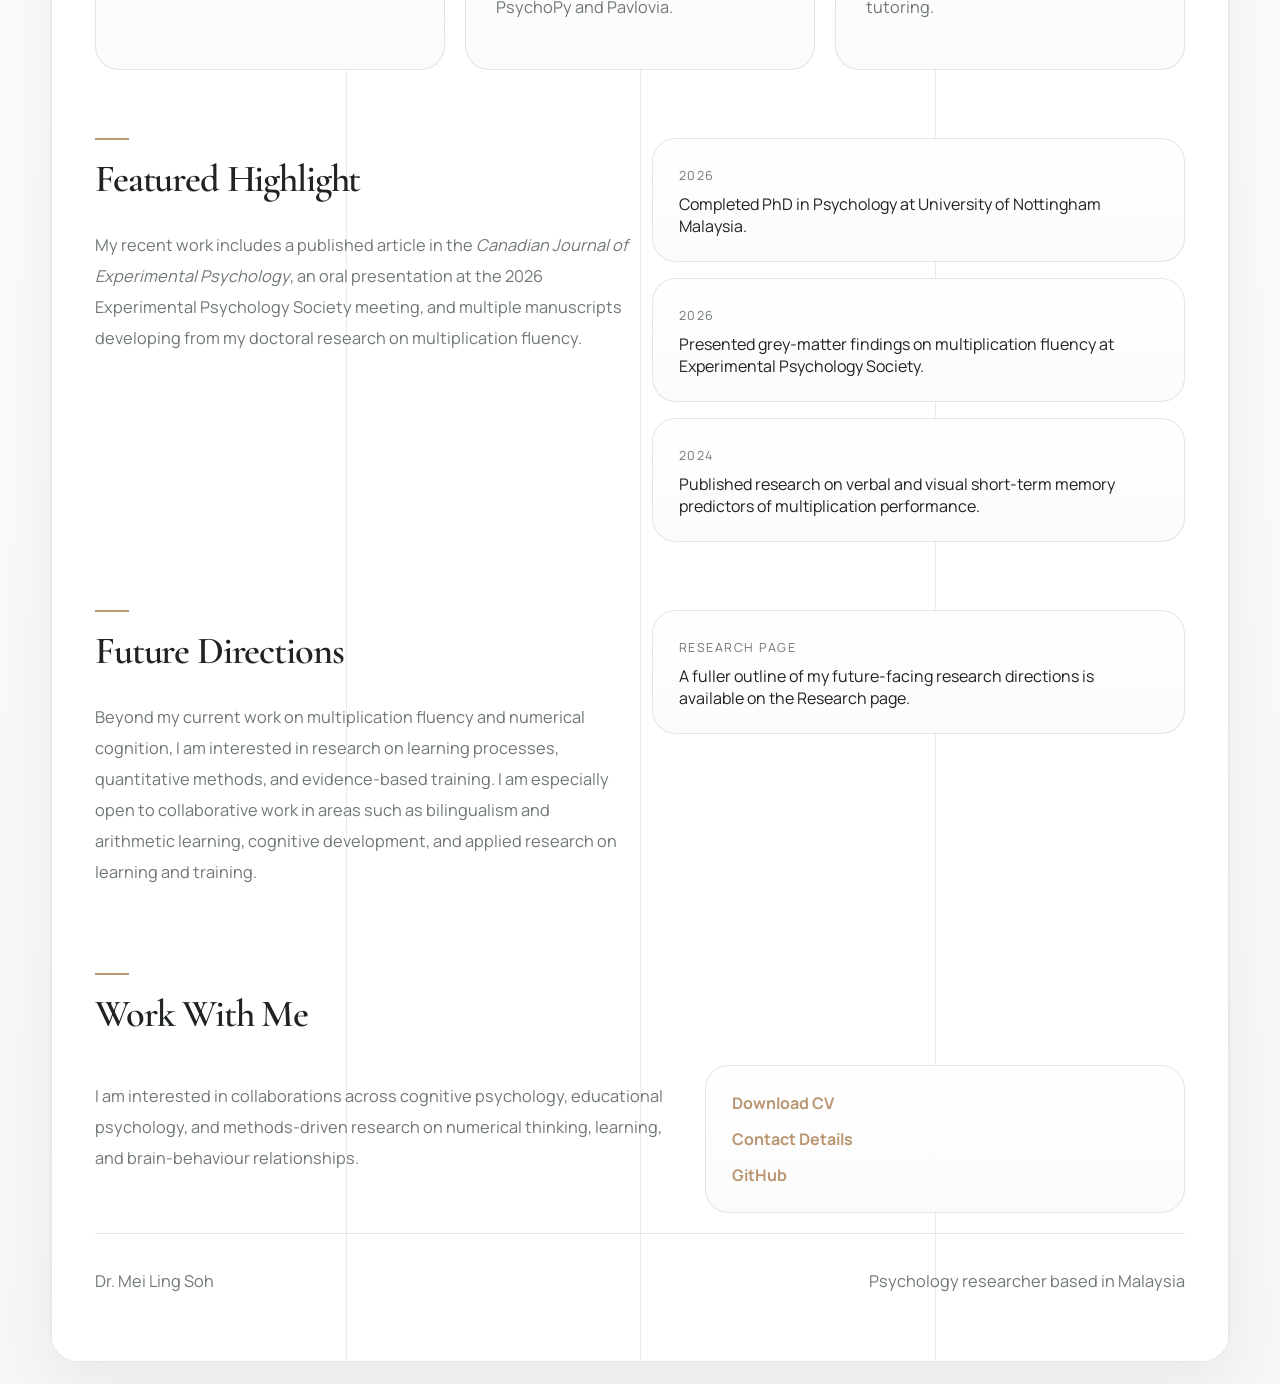
==== commit 2414cafd: "changed layout" ====
--- a/index.html
+++ b/index.html
@@ -52,7 +52,7 @@
         <section class="hero hero-home hero-single">
           <div class="hero-copy hero-copy-single">
             <p class="eyebrow">Psychology / Numerical Cognition / Neuroimaging</p>
-            <h1>Research on multiplication fluency, memory, and the neurocognitive foundations of learning.</h1>
+            <h1>Research on multiplication fluency, memory, and learning.</h1>
             <p class="lead">
               I am a psychologist and recent PhD graduate whose work brings together behavioural experiments,
               large-sample cognitive data, and neuroimaging to understand how arithmetic fluency develops and varies
@@ -67,6 +67,21 @@
               <a class="button secondary" href="publications.html">View Publications</a>
             </div>
           </div>
+          <aside class="hero-aside">
+            <div class="hero-aside-card">
+              <p class="hero-aside-label">Current Profile</p>
+              <p class="hero-aside-value">PhD in Psychology</p>
+              <p class="hero-aside-copy">University of Nottingham Malaysia</p>
+            </div>
+            <div class="hero-aside-card">
+              <p class="hero-aside-label">Research Themes</p>
+              <p class="hero-aside-copy">Numerical cognition, memory, language, neuroimaging, and arithmetic learning.</p>
+            </div>
+            <div class="hero-aside-card">
+              <p class="hero-aside-label">Open To</p>
+              <p class="hero-aside-copy">Collaboration across cognitive, educational, and methods-driven psychology.</p>
+            </div>
+          </aside>
         </section>
 
         <section class="updates-banner section">
--- a/styles.css
+++ b/styles.css
@@ -156,8 +156,9 @@
 }
 
 .hero-single {
-  grid-template-columns: 1fr;
-  gap: 0;
+  grid-template-columns: minmax(0, 1.5fr) minmax(260px, 0.62fr);
+  gap: 56px;
+  align-items: end;
   padding-bottom: 40px;
 }
 
@@ -167,7 +168,7 @@
 }
 
 .hero-copy-single {
-  max-width: 760px;
+  max-width: 100%;
 }
 
 .eyebrow,
@@ -200,7 +201,11 @@
 }
 
 .hero-copy-single h1 {
-  max-width: 12ch;
+  max-width: 11ch;
+}
+
+.hero-copy-single .lead {
+  max-width: 60ch;
 }
 
 .lead,
@@ -225,10 +230,47 @@
 }
 
 .hero-supporting-copy {
-  max-width: 62ch;
+  max-width: 58ch;
   margin: 18px 0 0;
   color: var(--muted);
   line-height: 1.85;
+}
+
+.hero-aside {
+  display: grid;
+  gap: 14px;
+  align-self: stretch;
+  padding-bottom: 8px;
+}
+
+.hero-aside-card {
+  padding: 20px 22px;
+  background: linear-gradient(180deg, rgba(255, 255, 255, 0.82), rgba(246, 248, 247, 0.94));
+  border: 1px solid rgba(188, 198, 200, 0.42);
+  border-radius: 20px;
+}
+
+.hero-aside-label {
+  margin: 0 0 10px;
+  color: var(--muted);
+  text-transform: uppercase;
+  letter-spacing: 0.12em;
+  font-size: 0.72rem;
+}
+
+.hero-aside-value {
+  margin: 0;
+  font-family: "Cormorant Garamond", serif;
+  font-size: 1.7rem;
+  line-height: 1.05;
+  letter-spacing: -0.03em;
+}
+
+.hero-aside-copy {
+  margin: 10px 0 0;
+  color: var(--muted);
+  line-height: 1.7;
+  font-size: 0.97rem;
 }
 
 .hero-actions {
@@ -532,6 +574,18 @@
   margin: 0;
 }
 
+@media (min-width: 981px) {
+  .hero-single {
+    padding-top: 56px;
+    padding-bottom: 48px;
+  }
+
+  .hero-copy-single h1 {
+    font-size: clamp(3.4rem, 4.6vw, 5.2rem);
+    line-height: 0.98;
+  }
+}
+
 @media (max-width: 980px) {
   .page-shell {
     padding: 0 24px 44px;
@@ -543,6 +597,16 @@
   .intro-grid,
   .card-grid {
     grid-template-columns: 1fr;
+  }
+
+  .hero-single {
+    gap: 28px;
+  }
+
+  .hero-copy-single h1,
+  .hero-copy-single .lead,
+  .hero-supporting-copy {
+    max-width: 100%;
   }
 
   .updates-track {
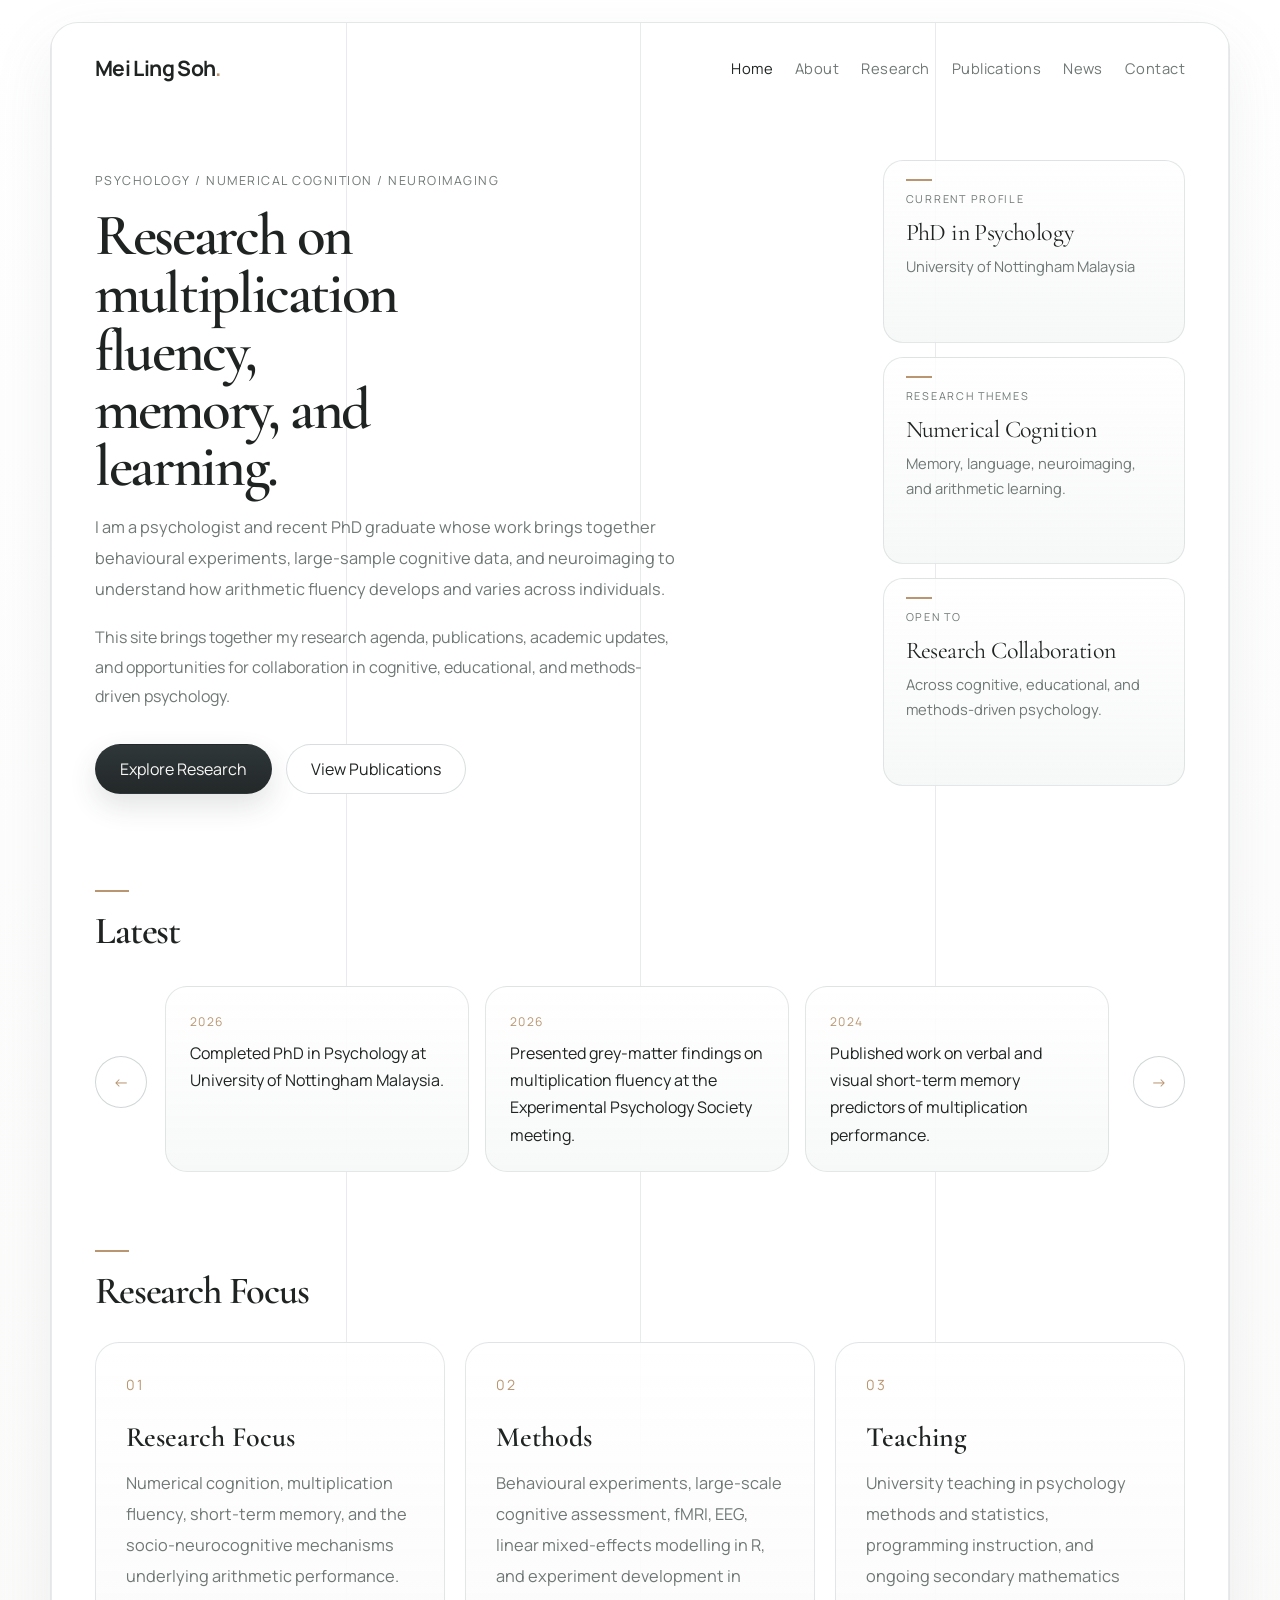
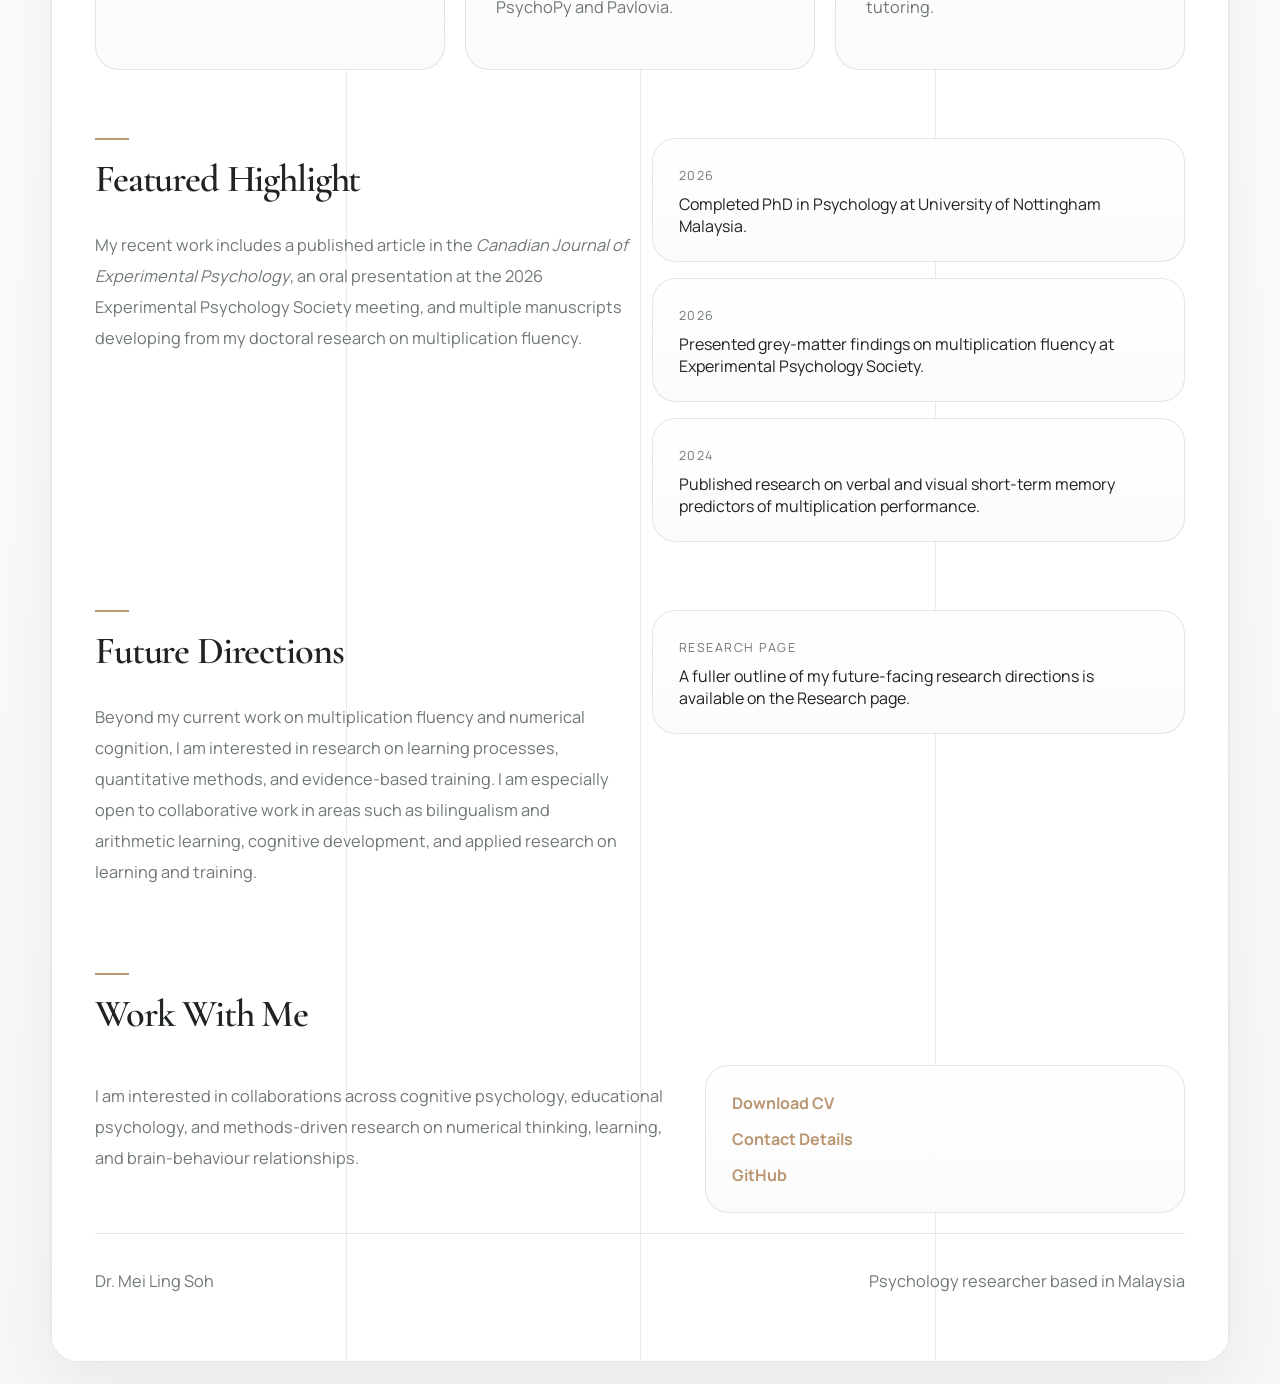
==== commit 3f2fd6ae: "added profile cards to the mainpage" ====
--- a/index.html
+++ b/index.html
@@ -75,11 +75,13 @@
             </div>
             <div class="hero-aside-card">
               <p class="hero-aside-label">Research Themes</p>
-              <p class="hero-aside-copy">Numerical cognition, memory, language, neuroimaging, and arithmetic learning.</p>
+              <p class="hero-aside-value">Numerical Cognition</p>
+              <p class="hero-aside-copy">Memory, language, neuroimaging, and arithmetic learning.</p>
             </div>
             <div class="hero-aside-card">
               <p class="hero-aside-label">Open To</p>
-              <p class="hero-aside-copy">Collaboration across cognitive, educational, and methods-driven psychology.</p>
+              <p class="hero-aside-value">Research Collaboration</p>
+              <p class="hero-aside-copy">Across cognitive, educational, and methods-driven psychology.</p>
             </div>
           </aside>
         </section>
--- a/styles.css
+++ b/styles.css
@@ -244,33 +244,46 @@
 }
 
 .hero-aside-card {
+  position: relative;
   padding: 20px 22px;
   background: linear-gradient(180deg, rgba(255, 255, 255, 0.82), rgba(246, 248, 247, 0.94));
   border: 1px solid rgba(188, 198, 200, 0.42);
   border-radius: 20px;
 }
 
+.hero-aside-card::before {
+  content: "";
+  position: absolute;
+  top: 18px;
+  left: 22px;
+  width: 26px;
+  height: 2px;
+  background: var(--accent);
+}
+
 .hero-aside-label {
-  margin: 0 0 10px;
+  margin: 0 0 14px;
+  padding-top: 10px;
   color: var(--muted);
   text-transform: uppercase;
-  letter-spacing: 0.12em;
-  font-size: 0.72rem;
+  letter-spacing: 0.16em;
+  font-size: 0.68rem;
 }
 
 .hero-aside-value {
   margin: 0;
+  color: var(--text);
   font-family: "Cormorant Garamond", serif;
-  font-size: 1.7rem;
-  line-height: 1.05;
-  letter-spacing: -0.03em;
+  font-size: 1.5rem;
+  line-height: 1.08;
+  letter-spacing: -0.025em;
 }
 
 .hero-aside-copy {
-  margin: 10px 0 0;
+  margin: 8px 0 0;
   color: var(--muted);
   line-height: 1.7;
-  font-size: 0.97rem;
+  font-size: 0.92rem;
 }
 
 .hero-actions {
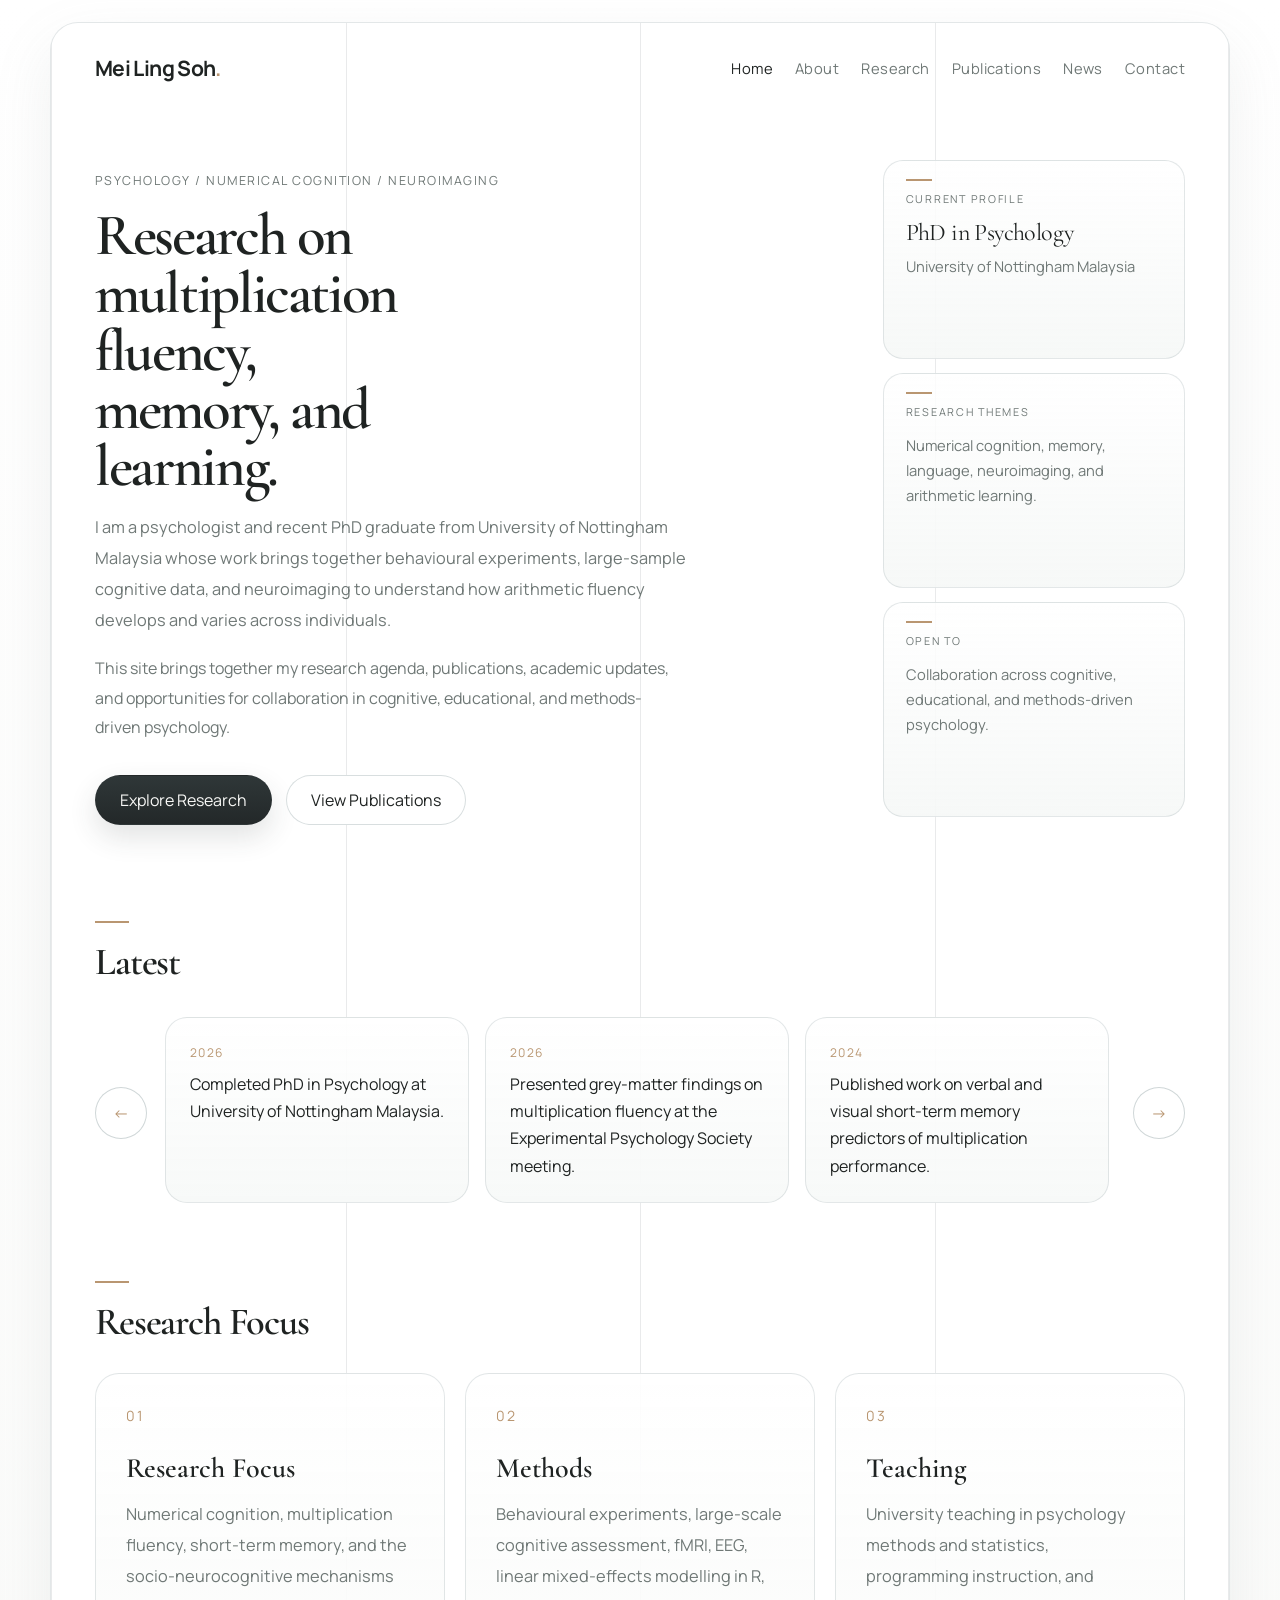
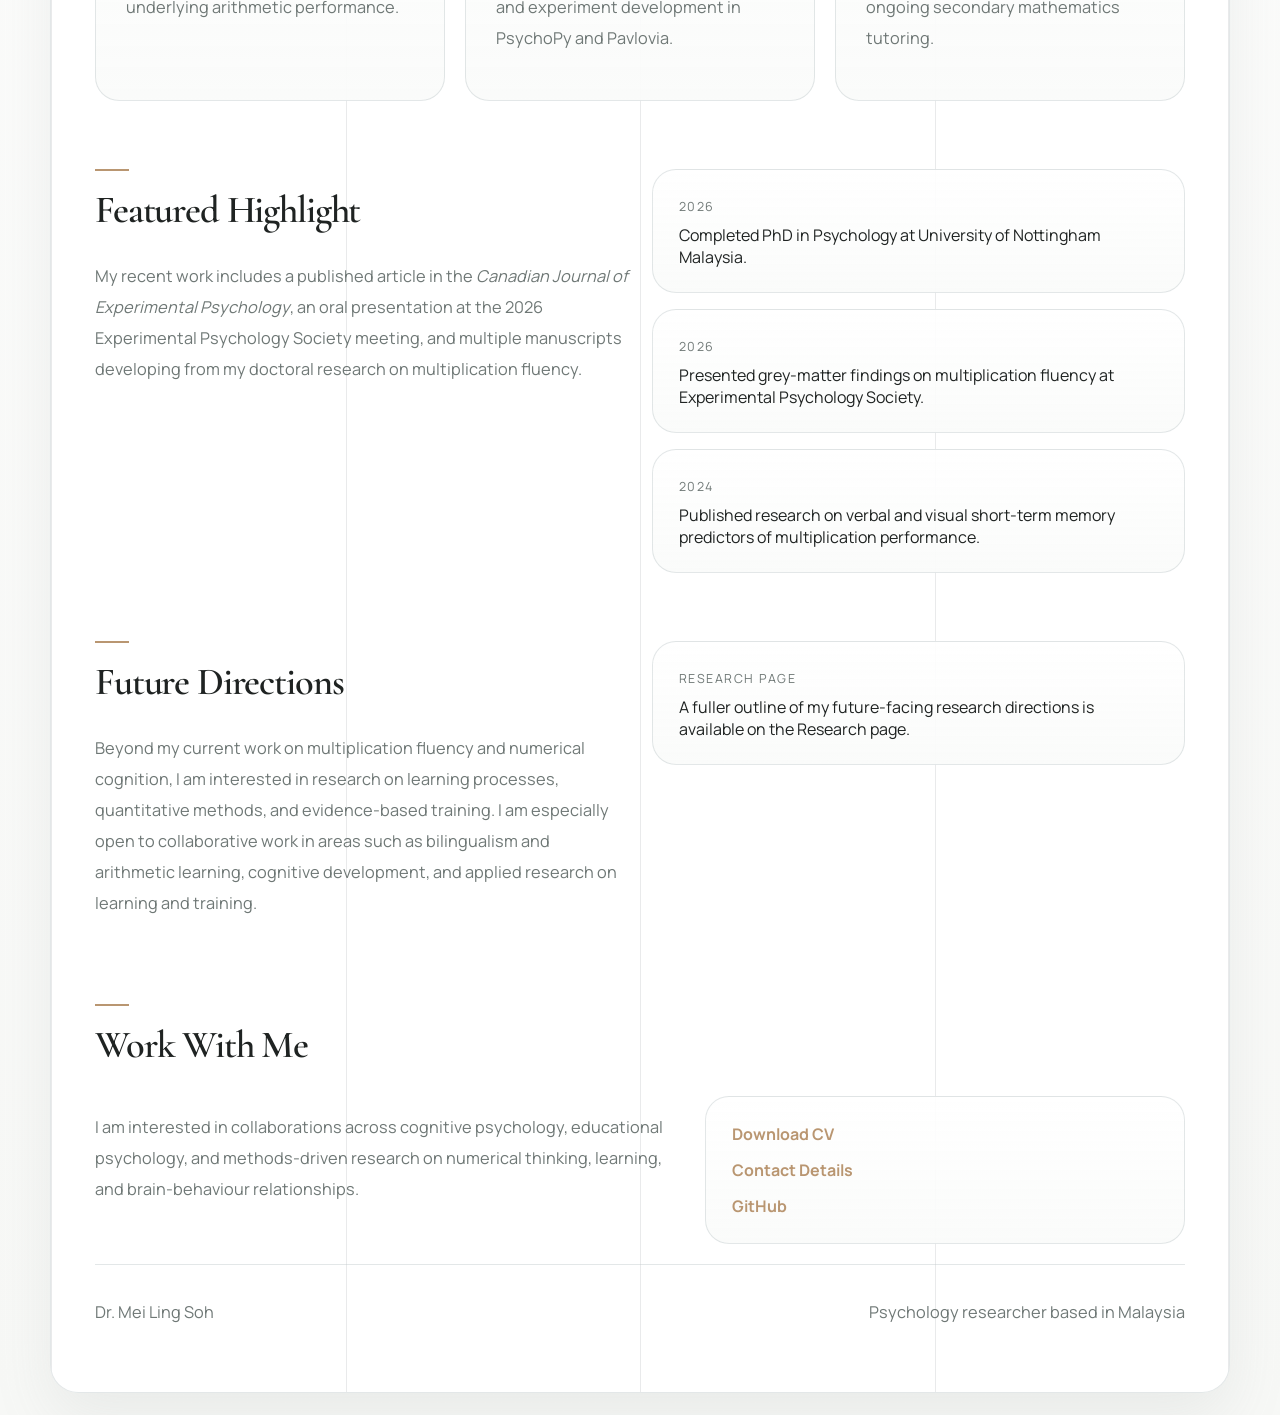
==== commit dbbfa528: "changes to the info card" ====
--- a/index.html
+++ b/index.html
@@ -54,7 +54,7 @@
             <p class="eyebrow">Psychology / Numerical Cognition / Neuroimaging</p>
             <h1>Research on multiplication fluency, memory, and learning.</h1>
             <p class="lead">
-              I am a psychologist and recent PhD graduate whose work brings together behavioural experiments,
+              I am a psychologist and recent PhD graduate from University of Nottingham Malaysia whose work brings together behavioural experiments,
               large-sample cognitive data, and neuroimaging to understand how arithmetic fluency develops and varies
               across individuals.
             </p>
@@ -75,13 +75,11 @@
             </div>
             <div class="hero-aside-card">
               <p class="hero-aside-label">Research Themes</p>
-              <p class="hero-aside-value">Numerical Cognition</p>
-              <p class="hero-aside-copy">Memory, language, neuroimaging, and arithmetic learning.</p>
+              <p class="hero-aside-copy">Numerical cognition, memory, language, neuroimaging, and arithmetic learning.</p>
             </div>
             <div class="hero-aside-card">
               <p class="hero-aside-label">Open To</p>
-              <p class="hero-aside-value">Research Collaboration</p>
-              <p class="hero-aside-copy">Across cognitive, educational, and methods-driven psychology.</p>
+              <p class="hero-aside-copy">Collaboration across cognitive, educational, and methods-driven psychology.</p>
             </div>
           </aside>
         </section>
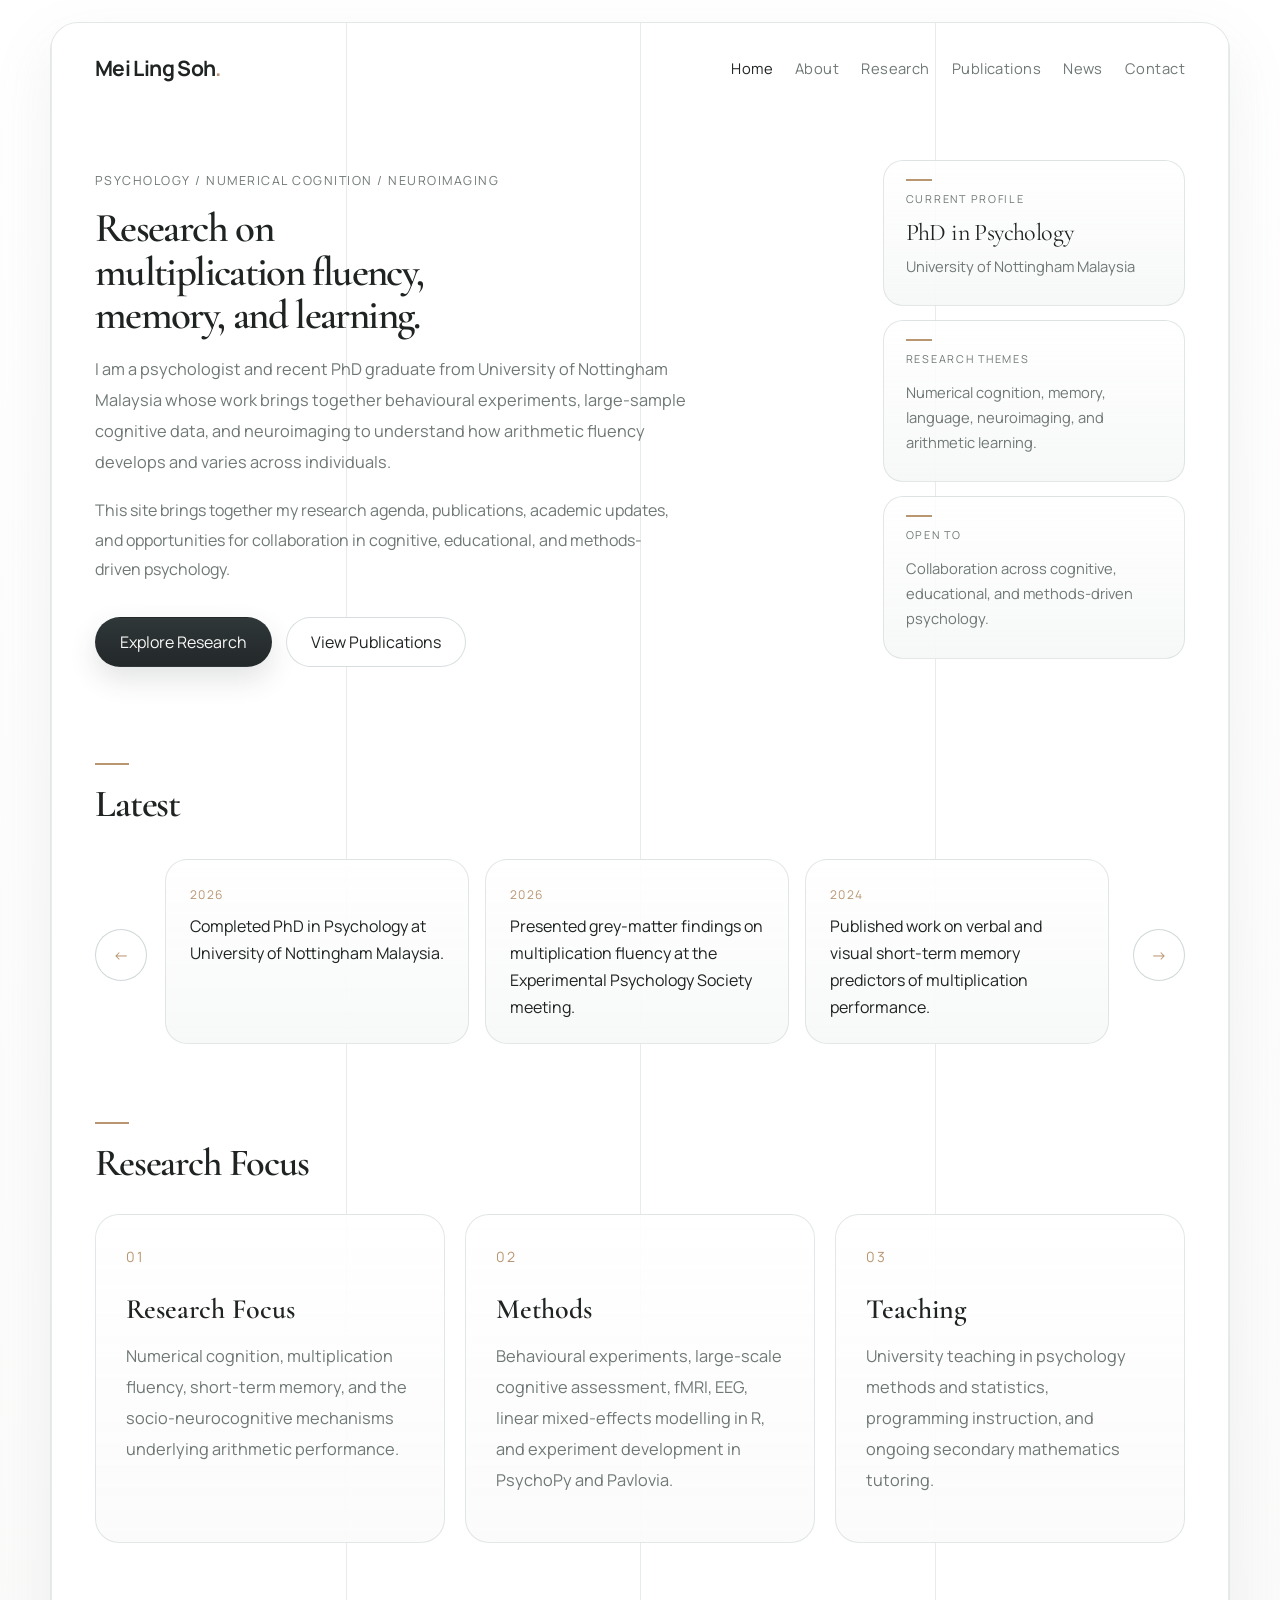
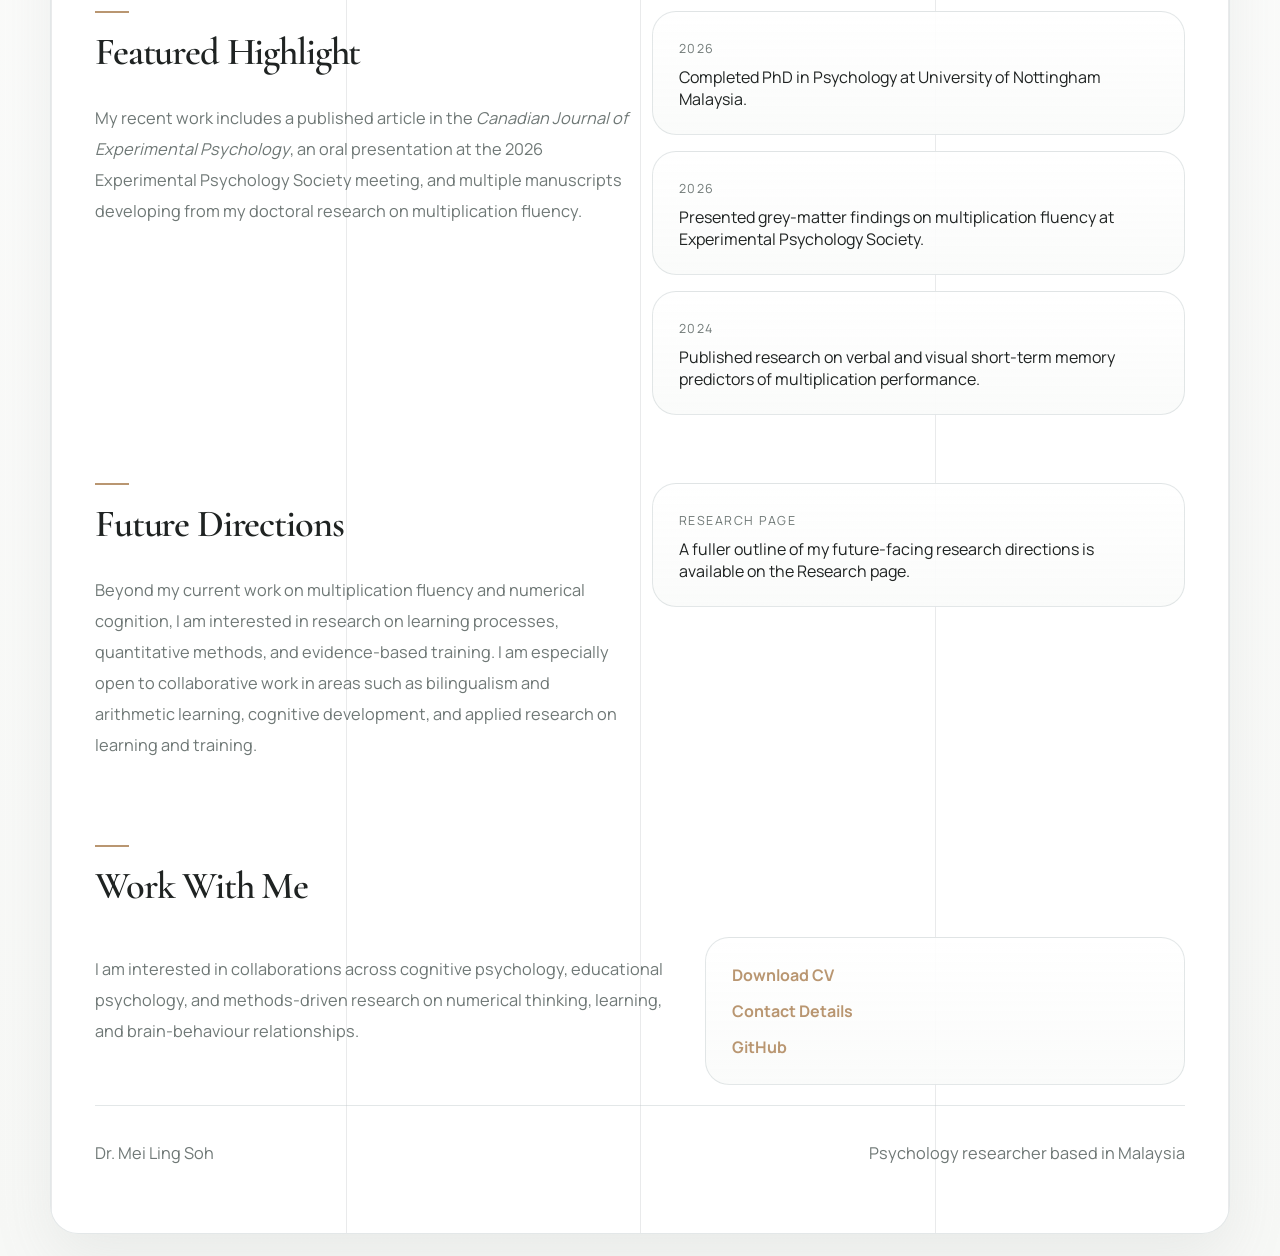
==== commit de48c561: "remove the columns for h1" ====
--- a/index.html
+++ b/index.html
@@ -52,7 +52,7 @@
         <section class="hero hero-home hero-single">
           <div class="hero-copy hero-copy-single">
             <p class="eyebrow">Psychology / Numerical Cognition / Neuroimaging</p>
-            <h1>Research on multiplication fluency, memory, and learning.</h1>
+            <h1>Research on multiplication fluency,<br class="hero-break" /> memory, and learning.</h1>
             <p class="lead">
               I am a psychologist and recent PhD graduate from University of Nottingham Malaysia whose work brings together behavioural experiments,
               large-sample cognitive data, and neuroimaging to understand how arithmetic fluency develops and varies
--- a/styles.css
+++ b/styles.css
@@ -167,6 +167,11 @@
   padding: 52px 0 56px;
 }
 
+.page-hero-compact {
+  max-width: 980px;
+  padding-bottom: 44px;
+}
+
 .hero-copy-single {
   max-width: 100%;
 }
@@ -202,6 +207,26 @@
 
 .hero-copy-single h1 {
   max-width: 11ch;
+}
+
+.page-hero.page-hero-compact h1 {
+  max-width: 22ch;
+  font-size: clamp(1.95rem, 2.6vw, 2.75rem);
+  line-height: 1.08;
+}
+
+.page-hero.page-hero-compact .lead {
+  max-width: 62ch;
+}
+
+.hero-single .hero-copy-single h1 {
+  max-width: 18ch;
+  font-size: clamp(2.3rem, 3.2vw, 3.55rem);
+  line-height: 1.06;
+}
+
+.hero-break {
+  display: block;
 }
 
 .hero-copy-single .lead {
@@ -486,10 +511,27 @@
   letter-spacing: -0.03em;
 }
 
+.narrative-block {
+  display: grid;
+  gap: 18px;
+  max-width: 760px;
+}
+
+.narrative-block p,
+.feature-summary,
+.feature-meta,
+.publication-card p {
+  margin: 0;
+  color: var(--muted);
+  line-height: 1.85;
+  font-size: 1rem;
+}
+
 .intro-grid,
 .split-section,
 .contact-grid,
-.card-grid {
+.card-grid,
+.editorial-columns {
   display: grid;
   gap: 24px;
 }
@@ -511,13 +553,21 @@
 .card-grid {
   grid-template-columns: repeat(3, minmax(0, 1fr));
   gap: 20px;
+}
+
+.editorial-columns {
+  grid-template-columns: repeat(2, minmax(0, 1fr));
+  align-items: start;
 }
 
 .info-card,
 .publication-item,
 .mini-item,
 .contact-links,
-.timeline-item {
+.timeline-item,
+.study-item,
+.publication-card,
+.feature-publication {
   background: linear-gradient(180deg, rgba(255, 255, 255, 0.9), rgba(250, 251, 250, 0.96));
   border: 1px solid rgba(188, 198, 200, 0.42);
   border-radius: 24px;
@@ -547,9 +597,209 @@
 
 .publication-list,
 .mini-list,
-.timeline {
+.timeline,
+.study-list,
+.publication-feed {
   display: grid;
   gap: 16px;
+}
+
+.study-item {
+  display: grid;
+  grid-template-columns: 110px minmax(0, 1fr);
+  gap: 18px;
+  padding: 28px 30px;
+}
+
+.study-item h3,
+.publication-card h3,
+.feature-publication h2 {
+  margin: 0 0 10px;
+  font-family: "Cormorant Garamond", serif;
+  font-weight: 600;
+  line-height: 1.08;
+  letter-spacing: -0.025em;
+}
+
+.study-item h3,
+.publication-card h3 {
+  font-size: 1.7rem;
+}
+
+.study-item p {
+  margin: 0;
+}
+
+.feature-publication {
+  padding: 34px 36px;
+}
+
+.editorial-feature {
+  display: grid;
+  grid-template-columns: minmax(240px, 0.58fr) minmax(0, 1fr);
+  gap: 28px;
+  align-items: stretch;
+}
+
+.feature-visual {
+  display: grid;
+  gap: 14px;
+}
+
+.feature-visual-kicker {
+  margin: 0;
+  color: var(--muted);
+  text-transform: uppercase;
+  letter-spacing: 0.14em;
+  font-size: 0.74rem;
+}
+
+.feature-cover {
+  display: grid;
+  align-content: end;
+  min-height: 100%;
+  padding: 22px;
+  background:
+    linear-gradient(180deg, rgba(221, 229, 225, 0.82), rgba(247, 248, 246, 0.96)),
+    radial-gradient(circle at top left, rgba(185, 150, 113, 0.24), transparent 36%);
+  border: 1px solid rgba(188, 198, 200, 0.48);
+  border-radius: 22px;
+}
+
+.feature-cover span,
+.feature-cover p {
+  margin: 0;
+}
+
+.feature-cover span {
+  color: var(--muted);
+  text-transform: uppercase;
+  letter-spacing: 0.14em;
+  font-size: 0.72rem;
+}
+
+.feature-cover strong {
+  display: block;
+  margin: 18px 0 12px;
+  font-family: "Cormorant Garamond", serif;
+  font-size: clamp(2.2rem, 4vw, 3.3rem);
+  font-weight: 600;
+  letter-spacing: -0.04em;
+}
+
+.feature-cover p {
+  color: var(--text);
+  line-height: 1.55;
+  font-size: 1rem;
+}
+
+.feature-body {
+  display: grid;
+  align-content: start;
+}
+
+.publication-tag-row {
+  display: flex;
+  flex-wrap: wrap;
+  gap: 10px;
+  margin-bottom: 16px;
+}
+
+.publication-tag {
+  display: inline-flex;
+  align-items: center;
+  min-height: 30px;
+  padding: 0 12px;
+  border-radius: 999px;
+  background: rgba(221, 229, 225, 0.72);
+  color: var(--text);
+  font-size: 0.8rem;
+  letter-spacing: 0.02em;
+}
+
+.publication-tag-muted {
+  background: rgba(255, 255, 255, 0.92);
+  border: 1px solid rgba(188, 198, 200, 0.5);
+}
+
+.feature-kicker,
+.publication-card-meta {
+  margin: 0 0 14px;
+  color: var(--accent);
+  text-transform: uppercase;
+  letter-spacing: 0.14em;
+  font-size: 0.76rem;
+}
+
+.feature-publication h2 {
+  max-width: 20ch;
+  font-size: clamp(2rem, 3vw, 2.9rem);
+}
+
+.feature-summary {
+  max-width: 66ch;
+}
+
+.feature-meta {
+  margin-top: 18px;
+}
+
+.publication-feed {
+  grid-template-columns: repeat(2, minmax(0, 1fr));
+}
+
+.publication-card {
+  overflow: clip;
+}
+
+.publication-thumb {
+  display: grid;
+  align-content: end;
+  min-height: 180px;
+  padding: 18px 20px;
+  border-bottom: 1px solid rgba(188, 198, 200, 0.42);
+}
+
+.publication-thumb span {
+  display: inline-flex;
+  width: fit-content;
+  min-height: 28px;
+  padding: 0 10px;
+  align-items: center;
+  border-radius: 999px;
+  background: rgba(255, 255, 255, 0.88);
+  color: var(--text);
+  font-size: 0.78rem;
+  letter-spacing: 0.04em;
+}
+
+.publication-thumb-demographic {
+  background:
+    linear-gradient(180deg, rgba(239, 243, 241, 0.92), rgba(250, 251, 250, 0.98)),
+    radial-gradient(circle at top left, rgba(185, 150, 113, 0.22), transparent 36%);
+}
+
+.publication-thumb-language {
+  background:
+    linear-gradient(180deg, rgba(244, 247, 245, 0.96), rgba(252, 252, 251, 0.98)),
+    radial-gradient(circle at right top, rgba(221, 229, 225, 0.8), transparent 30%);
+}
+
+.publication-thumb-conflict {
+  background:
+    linear-gradient(180deg, rgba(242, 245, 244, 0.96), rgba(249, 250, 248, 0.98)),
+    linear-gradient(135deg, rgba(188, 198, 200, 0.2) 25%, transparent 25%);
+  background-size: auto, 22px 22px;
+}
+
+.publication-thumb-neuro {
+  background:
+    linear-gradient(180deg, rgba(239, 242, 245, 0.92), rgba(249, 250, 251, 0.98)),
+    radial-gradient(circle at center, rgba(185, 150, 113, 0.18), transparent 38%);
+}
+
+.publication-card-body {
+  padding: 24px 26px 28px;
 }
 
 .publication-item {
@@ -594,8 +844,9 @@
   }
 
   .hero-copy-single h1 {
-    font-size: clamp(3.4rem, 4.6vw, 5.2rem);
-    line-height: 0.98;
+    max-width: 18ch;
+    font-size: clamp(2.3rem, 3.2vw, 3.55rem);
+    line-height: 1.06;
   }
 }
 
@@ -608,7 +859,9 @@
   .split-section,
   .contact-grid,
   .intro-grid,
-  .card-grid {
+  .card-grid,
+  .editorial-columns,
+  .publication-feed {
     grid-template-columns: 1fr;
   }
 
@@ -629,6 +882,15 @@
   .hero h1,
   .page-hero h1 {
     max-width: 14ch;
+  }
+
+  .hero-single .hero-copy-single h1,
+  .page-hero.page-hero-compact h1 {
+    max-width: 100%;
+  }
+
+  .editorial-feature {
+    grid-template-columns: 1fr;
   }
 
   .portrait-frame {
@@ -690,12 +952,20 @@
     font-size: clamp(2.5rem, 13vw, 3.5rem);
   }
 
+  .hero-break {
+    display: none;
+  }
+
   .slider-controls,
   .site-footer {
     flex-wrap: wrap;
   }
 
   .publication-item {
+    grid-template-columns: 1fr;
+  }
+
+  .study-item {
     grid-template-columns: 1fr;
   }
 }
